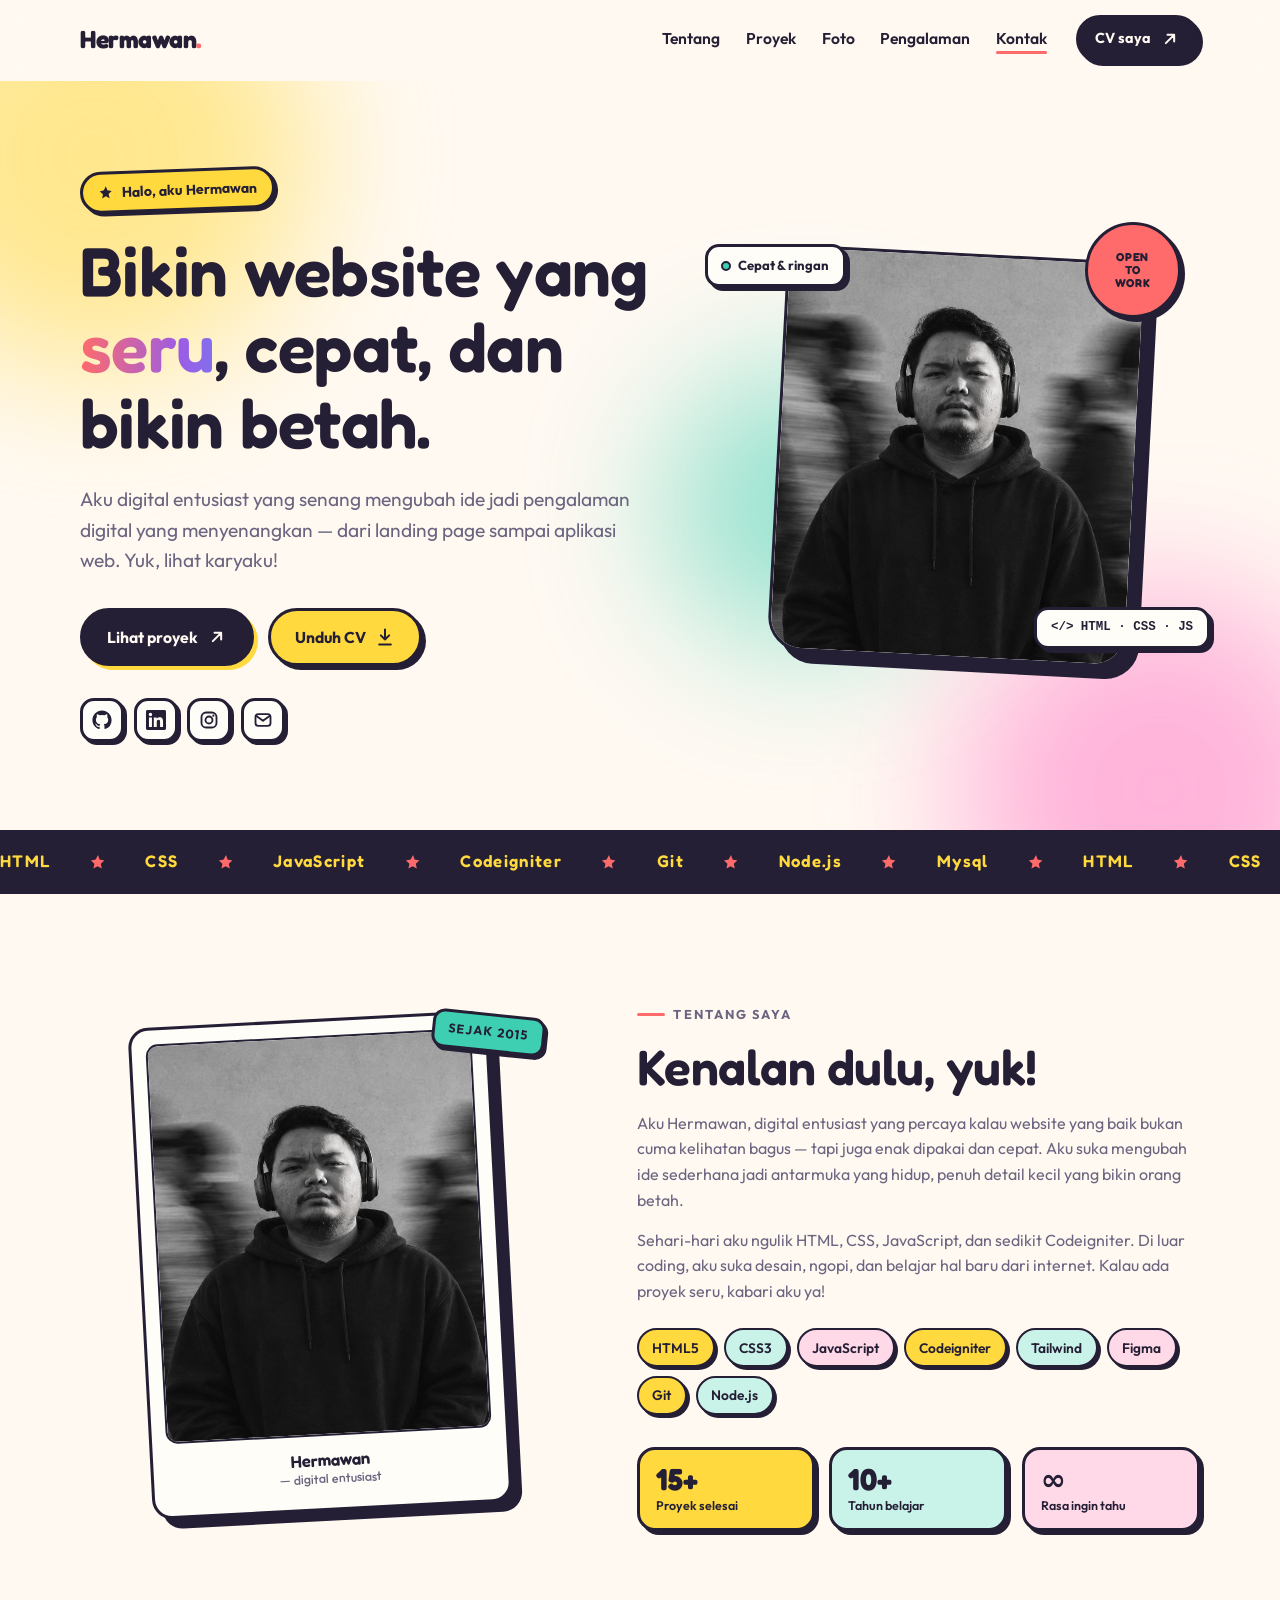
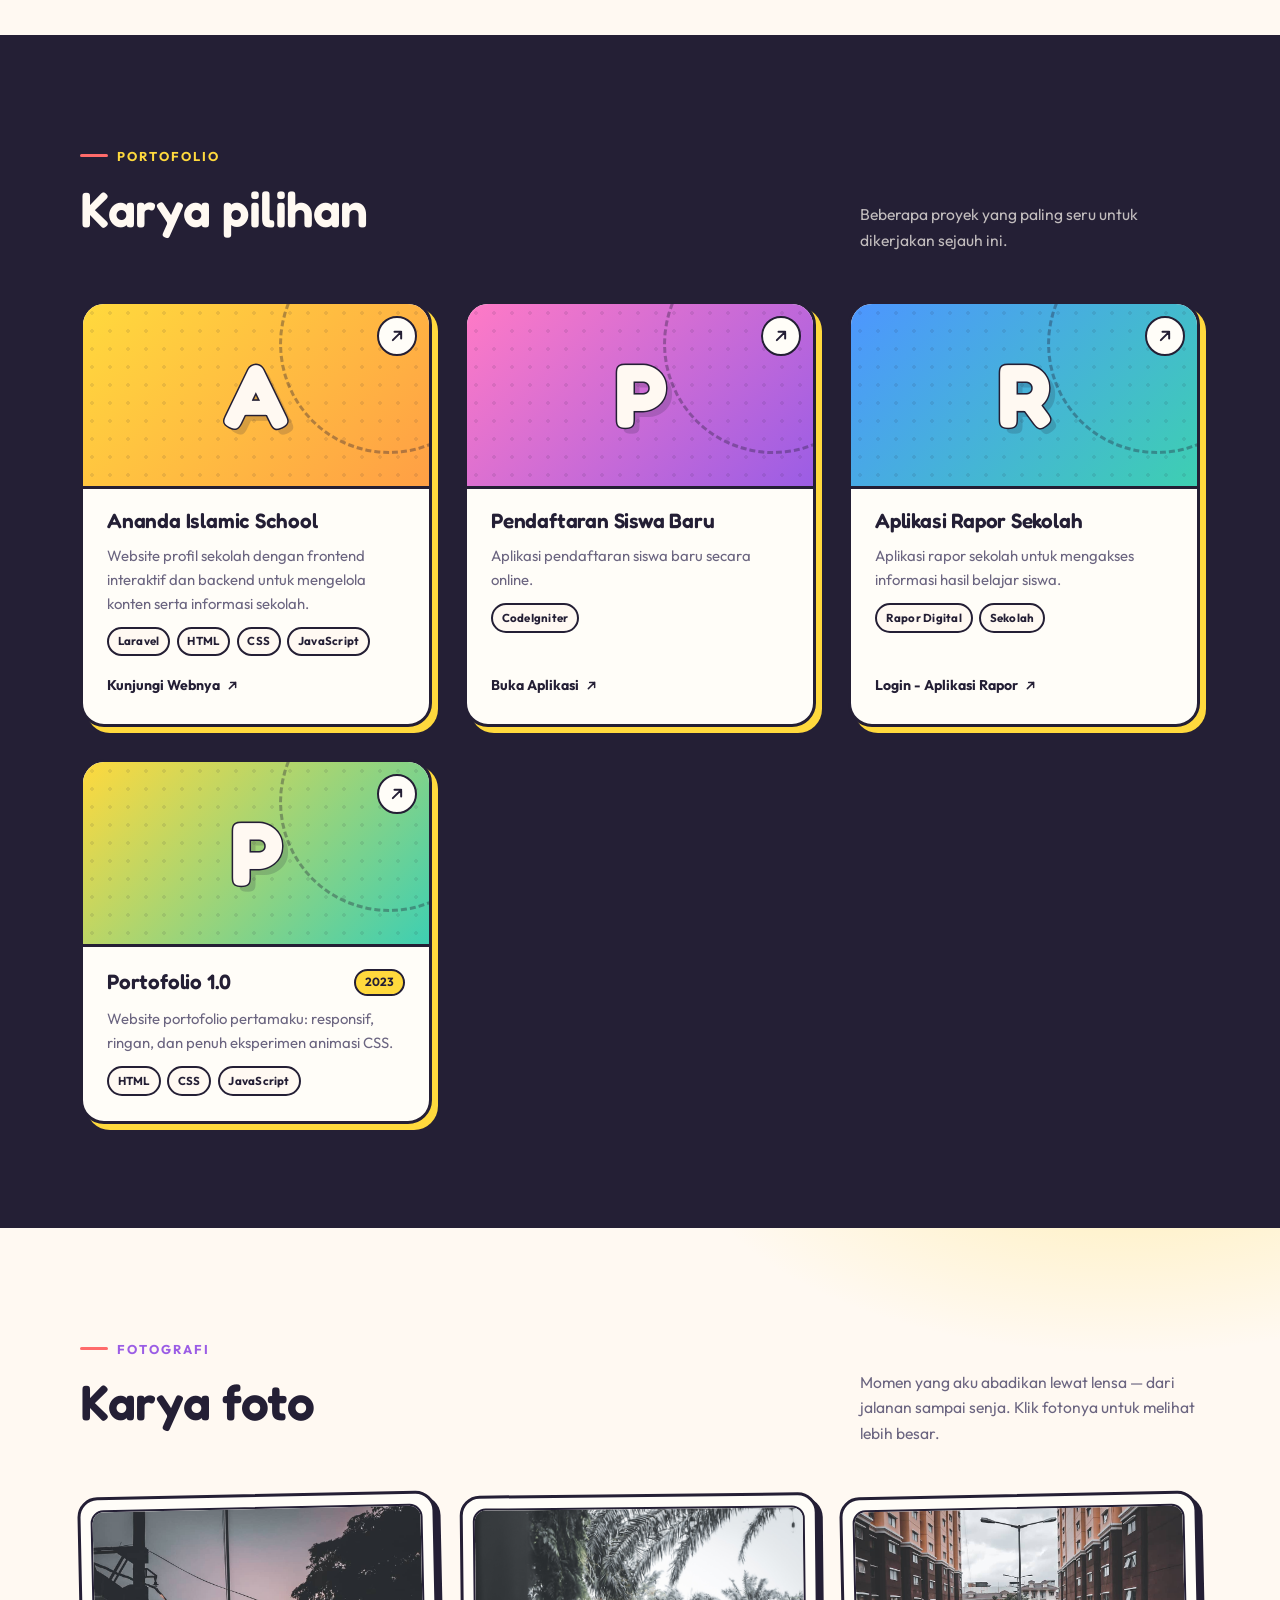
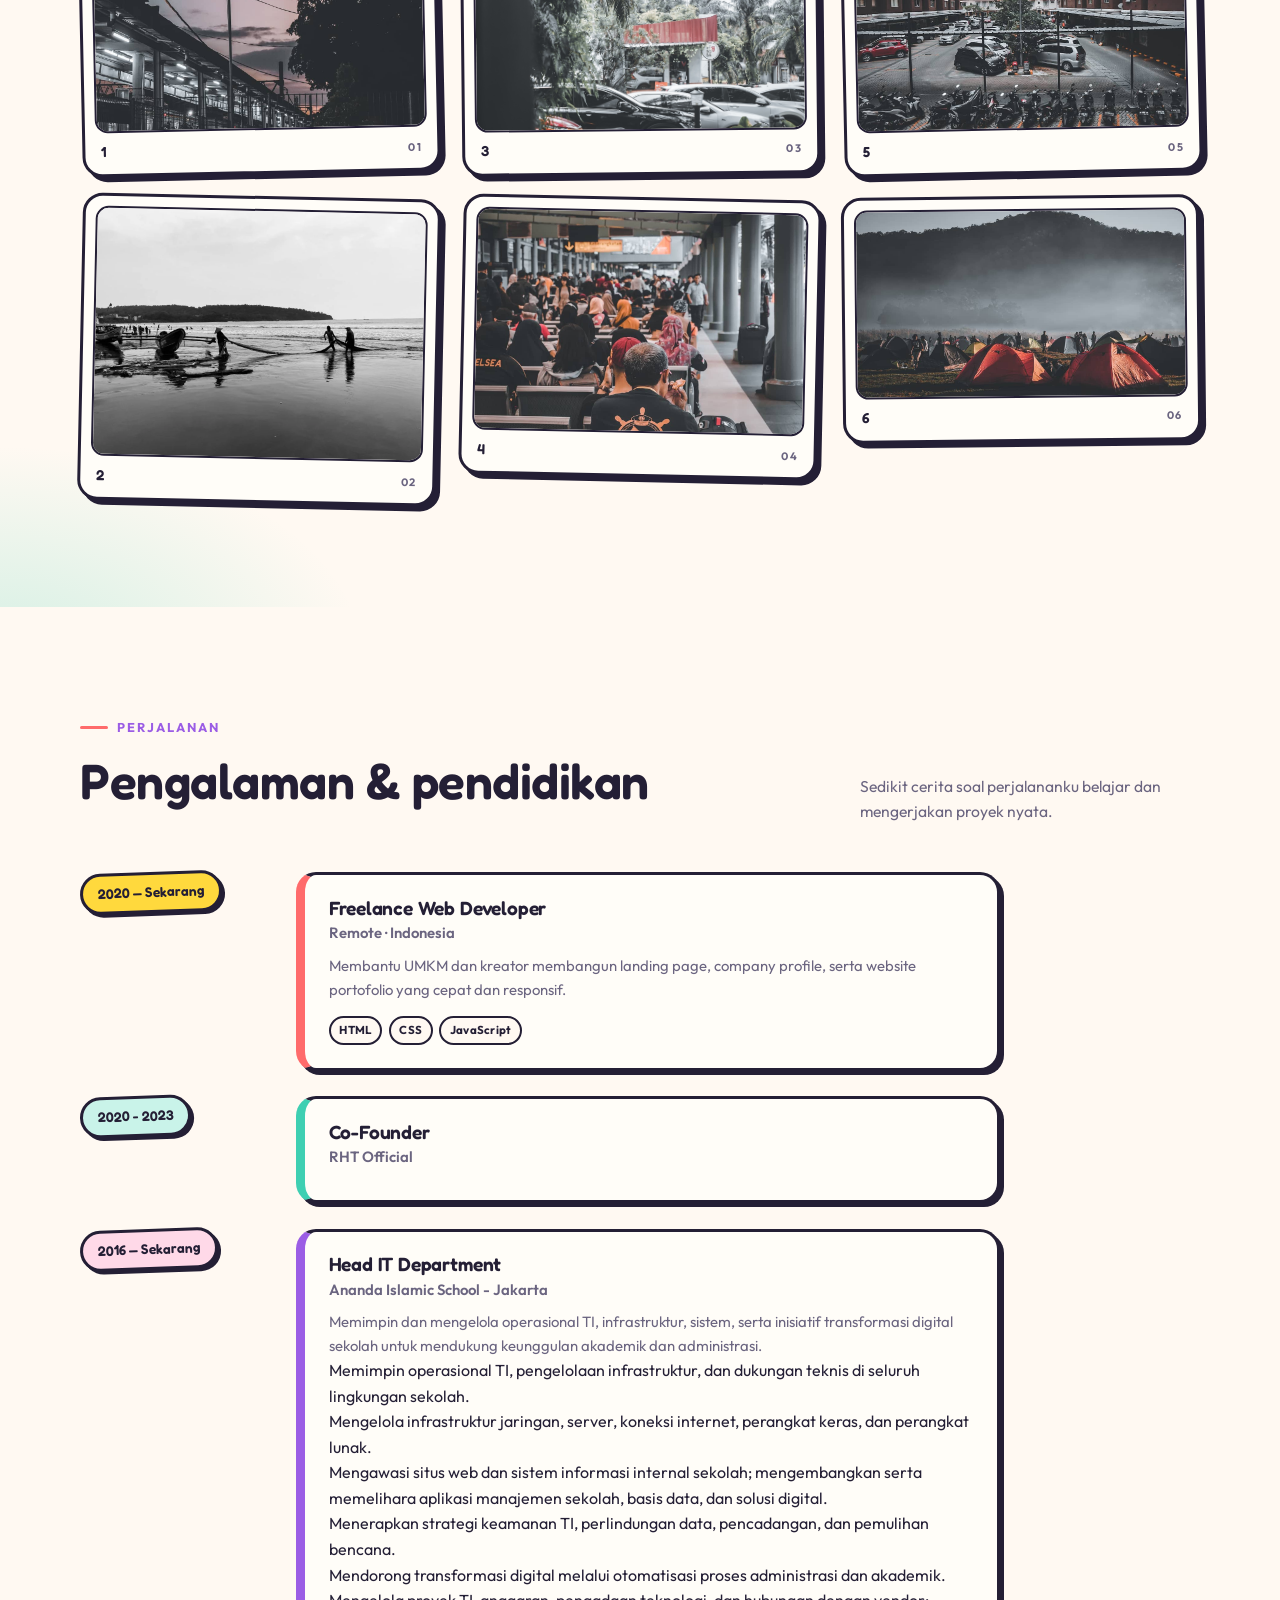
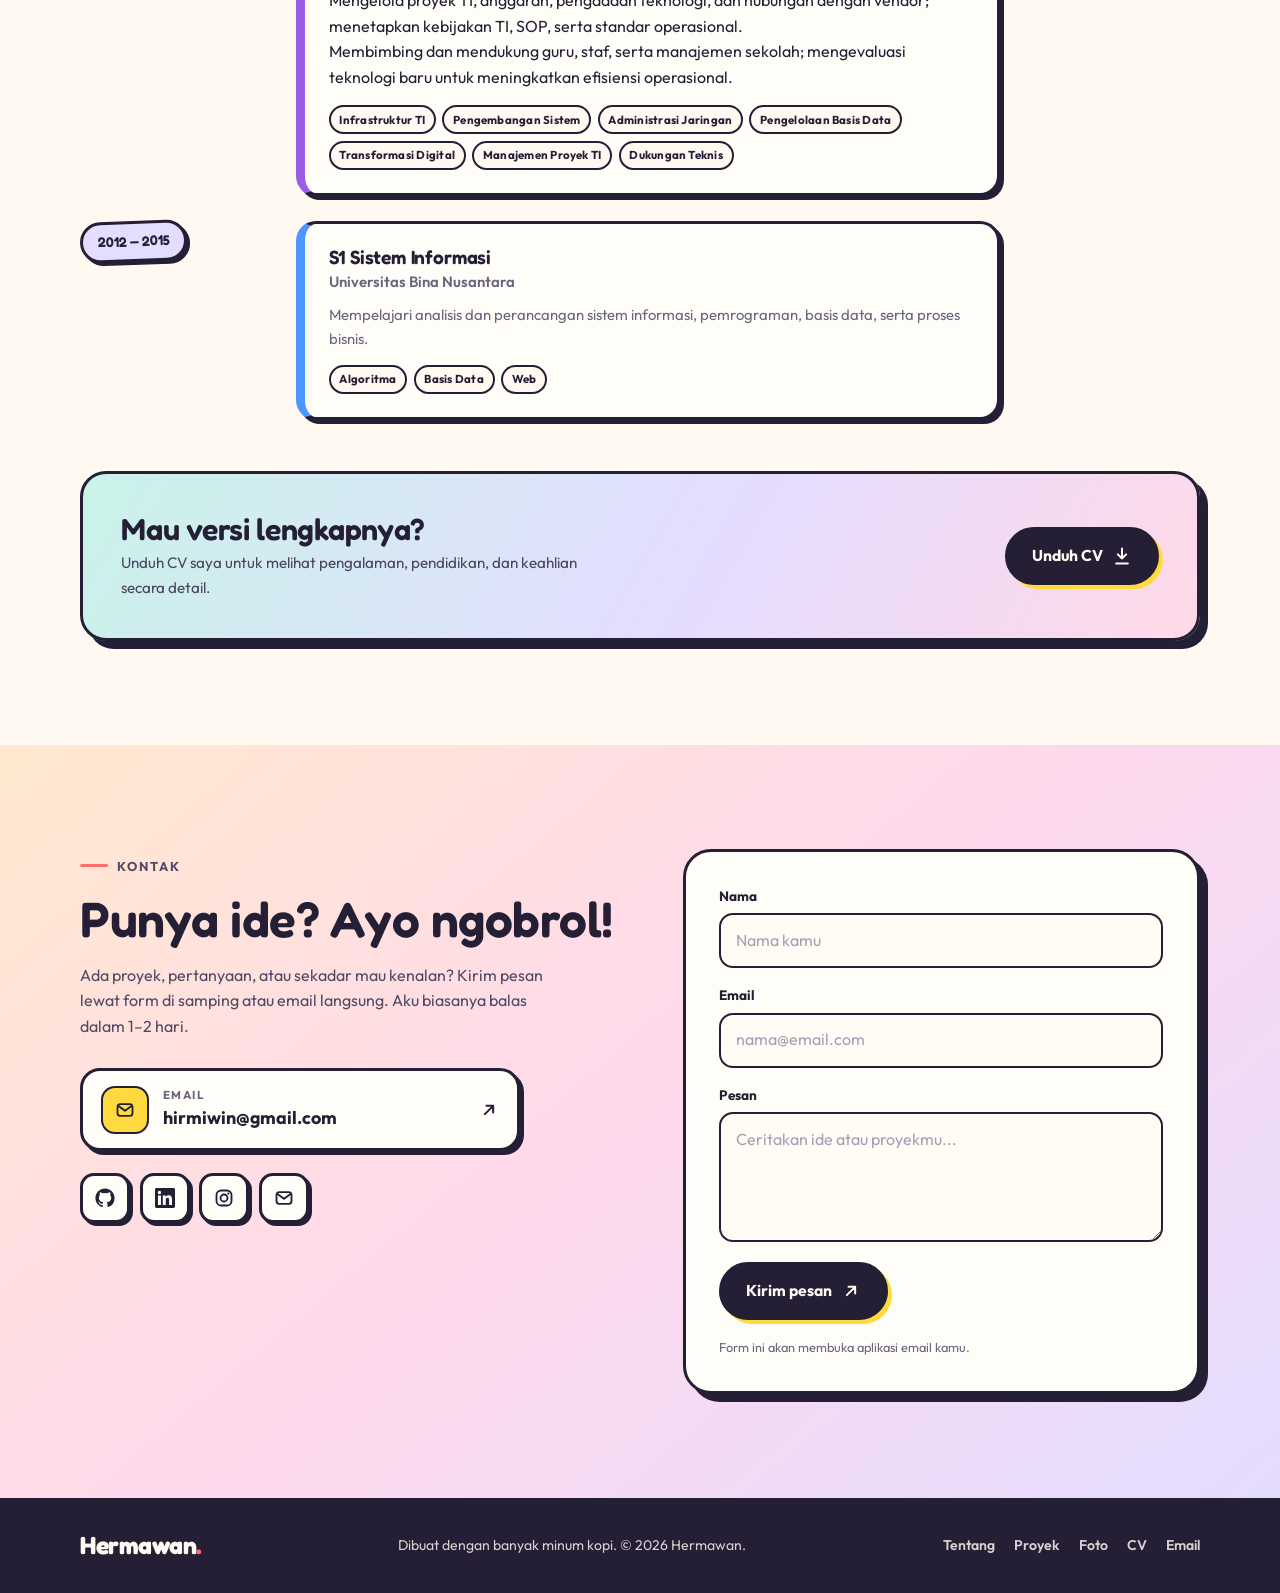
==== index.html @ e6814d46 "feat: add initial portfolio website structure and functionality - Created index.html with a complete" ====
<!DOCTYPE html>
<html lang="id">
<head>
  <meta charset="UTF-8">
  <meta name="viewport" content="width=device-width, initial-scale=1">
  <title>Hermawan — Digital Entusiast</title>
  <meta name="description" content="Portofolio Hermawan, digital entusiast yang suka membuat website cepat, ramah pengguna, dan menyenangkan.">
  <meta name="theme-color" content="#FFF9F2">
  <link rel="icon" href="data:image/svg+xml,%3Csvg%20xmlns='http://www.w3.org/2000/svg'%20viewBox='0%200%20100%20100'%3E%3Crect%20width='100'%20height='100'%20rx='26'%20fill='%23FF6B6B'/%3E%3Ctext%20x='50'%20y='71'%20font-family='Arial'%20font-size='58'%20font-weight='bold'%20text-anchor='middle'%20fill='%23241F35'%3EH%3C/text%3E%3C/svg%3E">
  <link rel="preconnect" href="https://fonts.googleapis.com">
  <link rel="preconnect" href="https://fonts.gstatic.com" crossorigin>
  <link href="https://fonts.googleapis.com/css2?family=Fredoka:wght@400;500;600;700&amp;family=Outfit:wght@300;400;500;600;700&amp;display=swap" rel="stylesheet">
  <link rel="stylesheet" href="css/style.css">
</head>
<body>

  <!-- ICON SPRITE -->
  <svg aria-hidden="true" focusable="false" style="position:absolute;width:0;height:0;overflow:hidden">
    <symbol id="i-arrow" viewBox="0 0 24 24"><path d="M7 17 17 7M9 7h8v8" fill="none" stroke="currentColor" stroke-width="2.4" stroke-linecap="round" stroke-linejoin="round"/></symbol>
    <symbol id="i-arrow-up" viewBox="0 0 24 24"><path d="M12 19V5m0 0-6 6m6-6 6 6" fill="none" stroke="currentColor" stroke-width="2.4" stroke-linecap="round" stroke-linejoin="round"/></symbol>
    <symbol id="i-download" viewBox="0 0 24 24"><path d="M12 3v12m0 0 5-5m-5 5-5-5M5 21h14" fill="none" stroke="currentColor" stroke-width="2.4" stroke-linecap="round" stroke-linejoin="round"/></symbol>
    <symbol id="i-mail" viewBox="0 0 24 24"><rect x="3" y="5" width="18" height="14" rx="3.5" fill="none" stroke="currentColor" stroke-width="2.2"/><path d="m4.5 7.5 7.5 5.5 7.5-5.5" fill="none" stroke="currentColor" stroke-width="2.2" stroke-linecap="round" stroke-linejoin="round"/></symbol>
    <symbol id="i-github" viewBox="0 0 24 24"><path fill="currentColor" d="M12 .5C5.65.5.5 5.65.5 12c0 5.08 3.29 9.39 7.86 10.91.58.11.79-.25.79-.55v-2.17c-3.2.7-3.87-1.36-3.87-1.36-.52-1.33-1.28-1.69-1.28-1.69-1.05-.72.08-.7.08-.7 1.16.08 1.77 1.19 1.77 1.19 1.03 1.77 2.7 1.26 3.36.96.1-.75.4-1.26.73-1.55-2.55-.29-5.24-1.28-5.24-5.69 0-1.26.45-2.29 1.19-3.1-.12-.29-.52-1.46.11-3.05 0 0 .97-.31 3.18 1.18a11.1 11.1 0 0 1 5.79 0c2.2-1.49 3.17-1.18 3.17-1.18.63 1.59.23 2.76.11 3.05.74.81 1.19 1.84 1.19 3.1 0 4.42-2.7 5.39-5.26 5.67.41.36.78 1.06.78 2.14v3.17c0 .31.21.67.8.55A11.51 11.51 0 0 0 23.5 12C23.5 5.65 18.35.5 12 .5Z"/></symbol>
    <symbol id="i-linkedin" viewBox="0 0 24 24"><path fill="currentColor" d="M20.45 20.45h-3.56v-5.57c0-1.33-.02-3.04-1.85-3.04-1.85 0-2.13 1.45-2.13 2.94v5.67H9.35V9h3.42v1.56h.05c.48-.9 1.64-1.85 3.37-1.85 3.6 0 4.27 2.37 4.27 5.46v6.28ZM5.34 7.43a2.06 2.06 0 1 1 0-4.13 2.06 2.06 0 0 1 0 4.13ZM7.12 20.45H3.56V9h3.56v11.45ZM22.22 0H1.77C.79 0 0 .77 0 1.73v20.54C0 23.23.79 24 1.77 24h20.45c.98 0 1.78-.77 1.78-1.73V1.73C24 .77 23.2 0 22.22 0Z"/></symbol>
    <symbol id="i-instagram" viewBox="0 0 24 24"><rect x="3" y="3" width="18" height="18" rx="5.5" fill="none" stroke="currentColor" stroke-width="2.2"/><circle cx="12" cy="12" r="4.2" fill="none" stroke="currentColor" stroke-width="2.2"/><circle cx="17.2" cy="6.8" r="1.3" fill="currentColor"/></symbol>
    <symbol id="i-spark" viewBox="0 0 24 24"><path fill="currentColor" d="M12 2.5l2.1 6.1 6.4 1.4-4.8 4.4 1.4 6.4-5.6-3.2-5.6 3.2 1.4-6.4L2.5 10l6.4-1.4L12 2.5Z"/></symbol>
    <symbol id="i-chevron-left" viewBox="0 0 24 24"><path d="M15 5 8 12l7 7" fill="none" stroke="currentColor" stroke-width="2.6" stroke-linecap="round" stroke-linejoin="round"/></symbol>
    <symbol id="i-chevron-right" viewBox="0 0 24 24"><path d="M9 5l7 7-7 7" fill="none" stroke="currentColor" stroke-width="2.6" stroke-linecap="round" stroke-linejoin="round"/></symbol>
    <symbol id="i-close" viewBox="0 0 24 24"><path d="M6 6l12 12M18 6 6 18" fill="none" stroke="currentColor" stroke-width="2.6" stroke-linecap="round"/></symbol>
    <symbol id="i-camera" viewBox="0 0 24 24"><path d="M4 8.5A2.5 2.5 0 0 1 6.5 6h1.2l1.1-1.7c.3-.5.8-.8 1.4-.8h3.6c.6 0 1.1.3 1.4.8L16.3 6h1.2A2.5 2.5 0 0 1 20 8.5v8A2.5 2.5 0 0 1 17.5 19h-11A2.5 2.5 0 0 1 4 16.5v-8Z" fill="none" stroke="currentColor" stroke-width="2.2" stroke-linejoin="round"/><circle cx="12" cy="12.5" r="3.4" fill="none" stroke="currentColor" stroke-width="2.2"/></symbol>
  </svg>

  <!-- NAVBAR -->
  <header class="nav" id="siteNav">
    <div class="container nav__inner">
      <a class="logo" href="index.html">Hermawan<span>.</span></a>

      <nav class="nav__menu" id="navMenu" aria-label="Navigasi utama">
        <ul>
          <li><a class="nav__link" href="#about">Tentang</a></li>
          <li><a class="nav__link" href="#projects">Proyek</a></li>
          <li><a class="nav__link" href="#photos">Foto</a></li>
          <li><a class="nav__link" href="#experience">Pengalaman</a></li>
          <li><a class="nav__link" href="#contact">Kontak</a></li>
        </ul>
        <a class="btn btn--primary btn--sm nav__cta" href="cv.html">
          CV saya
          <svg class="icon" aria-hidden="true"><use href="#i-arrow"/></svg>
        </a>
      </nav>

      <button class="nav__toggle" id="navToggle" type="button" aria-label="Buka menu" aria-expanded="false" aria-controls="navMenu">
        <span></span><span></span><span></span>
      </button>
    </div>
  </header>

  <main>
    <!-- HERO -->
    <section class="hero" id="home">
      <div class="hero__blob hero__blob--a" aria-hidden="true"></div>
      <div class="hero__blob hero__blob--b" aria-hidden="true"></div>
      <div class="hero__blob hero__blob--c" aria-hidden="true"></div>

      <div class="container hero__grid">
        <div class="hero__content">
          <p class="eyebrow">
            <svg class="icon icon--sm" aria-hidden="true"><use href="#i-spark"/></svg>
            Halo, aku Hermawan
          </p>

          <h1 class="hero__title">
            Bikin website yang <span class="grad">seru</span>, cepat, dan bikin betah.
          </h1>

          <p class="lead">
            Aku digital entusiast yang senang mengubah ide jadi pengalaman digital yang
            menyenangkan — dari landing page sampai aplikasi web. Yuk, lihat karyaku!
          </p>

          <div class="hero__actions">
            <a class="btn btn--primary" href="#projects">
              Lihat proyek
              <svg class="icon" aria-hidden="true"><use href="#i-arrow"/></svg>
            </a>
            <!-- Letakkan file CV kamu di assets/CV.pdf (nama harus sama) -->
            <a class="btn btn--light" href="assets/CV.pdf" download>
              Unduh CV
              <svg class="icon" aria-hidden="true"><use href="#i-download"/></svg>
            </a>
          </div>

          <ul class="socials" aria-label="Media sosial">
            <li><a class="social" href="https://github.com/hirmiwin" aria-label="GitHub"><svg class="icon" aria-hidden="true"><use href="#i-github"/></svg></a></li>
            <li><a class="social" href="https://www.linkedin.com/in/hermawan-hermawan-b03a8195/" aria-label="LinkedIn"><svg class="icon" aria-hidden="true"><use href="#i-linkedin"/></svg></a></li>
            <li><a class="social" href="https://www.instagram.com/heywan_/" aria-label="Instagram"><svg class="icon" aria-hidden="true"><use href="#i-instagram"/></svg></a></li>
            <li><a class="social" href="mailto:hirmiwin@gmail.com" aria-label="Email"><svg class="icon" aria-hidden="true"><use href="#i-mail"/></svg></a></li>
          </ul>
        </div>

        <div class="hero__visual">
          <div class="avatar-card">
            <img src="assets/img/hermawan.jpg" alt="Ilustrasi karakter Hirmi" width="400" height="400">
          </div>
          <div class="float-card float-card--skill"><span class="dot"></span> Cepat &amp; ringan</div>
          <div class="float-card float-card--code">&lt;/&gt; HTML · CSS · JS</div>
          <div class="badge-open">OPEN<br>TO<br>WORK</div>
        </div>
      </div>
    </section>

    <!-- MARQUEE -->
    <div class="marquee" aria-hidden="true">
      <div class="marquee__track">
        <div class="marquee__group">
          <span class="marquee__item">HTML</span><svg class="icon"><use href="#i-spark"/></svg>
          <span class="marquee__item">CSS</span><svg class="icon"><use href="#i-spark"/></svg>
          <span class="marquee__item">JavaScript</span><svg class="icon"><use href="#i-spark"/></svg>
          <span class="marquee__item">Codeigniter</span><svg class="icon"><use href="#i-spark"/></svg>
          <span class="marquee__item">Git</span><svg class="icon"><use href="#i-spark"/></svg>
          <span class="marquee__item">Node.js</span><svg class="icon"><use href="#i-spark"/></svg>
          <span class="marquee__item">Mysql</span><svg class="icon"><use href="#i-spark"/></svg>
        </div>
        <div class="marquee__group">
          <span class="marquee__item">HTML</span><svg class="icon"><use href="#i-spark"/></svg>
          <span class="marquee__item">CSS</span><svg class="icon"><use href="#i-spark"/></svg>
          <span class="marquee__item">JavaScript</span><svg class="icon"><use href="#i-spark"/></svg>
          <span class="marquee__item">Codeigniter</span><svg class="icon"><use href="#i-spark"/></svg>
          <span class="marquee__item">Git</span><svg class="icon"><use href="#i-spark"/></svg>
          <span class="marquee__item">Node.js</span><svg class="icon"><use href="#i-spark"/></svg>
          <span class="marquee__item">Mysql</span><svg class="icon"><use href="#i-spark"/></svg>
        </div>
      </div>
    </div>
    <!-- ABOUT -->
    <section class="section" id="about">
      <div class="container about__grid">
        <div class="about__visual reveal">
          <div class="polaroid">
            <img src="assets/img/hermawann.jpg" alt="Foto ilustrasi Hermawan" width="400" height="400">
            <p class="polaroid__caption">Hermawan <span>— digital entusiast</span></p>
          </div>
          <div class="about__sticker">SEJAK 2015</div>
        </div>

        <div class="about__content">
          <p class="kicker">Tentang saya</p>
          <h2 class="section__title">Kenalan dulu, yuk!</h2>
          <p>
            Aku Hermawan, digital entusiast yang percaya kalau website yang baik bukan cuma
            kelihatan bagus — tapi juga enak dipakai dan cepat. Aku suka mengubah ide
            sederhana jadi antarmuka yang hidup, penuh detail kecil yang bikin orang betah.
          </p>
          <p>
            Sehari-hari aku ngulik HTML, CSS, JavaScript, dan sedikit Codeigniter. Di luar coding,
            aku suka desain, ngopi, dan belajar hal baru dari internet. Kalau ada proyek seru,
            kabari aku ya!
          </p>

          <ul class="skills" aria-label="Keahlian">
            <li>HTML5</li>
            <li>CSS3</li>
            <li>JavaScript</li>
            <li>Codeigniter</li>
            <li>Tailwind</li>
            <li>Figma</li>
            <li>Git</li>
            <li>Node.js</li>
          </ul>

          <div class="stats">
            <div class="stat stat--yellow"><strong>15+</strong><span>Proyek selesai</span></div>
            <div class="stat stat--teal"><strong>10+</strong><span>Tahun belajar</span></div>
            <div class="stat stat--pink"><strong>&infin;</strong><span>Rasa ingin tahu</span></div>
          </div>
        </div>
      </div>
    </section>

    <!-- PROJECTS -->
    <section class="section section--ink" id="projects">
      <div class="container">
        <div class="section__head">
          <div>
            <p class="kicker kicker--light">Portofolio</p>
            <h2 class="section__title section__title--light">Karya pilihan</h2>
          </div>
          <p class="section__note">
            Beberapa proyek yang paling seru untuk dikerjakan sejauh ini.
          </p>
        </div>

        <div class="projects">

          <article class="project reveal" style="--d:.05s">
            <a class="project__thumb" href="https://anandaislamicschool.com/" style="--g1:#FFD93D;--g2:#FF9F45" aria-label="Buka proyek Ananda Islamic School">
              <span class="project__letter" aria-hidden="true">A</span>
              <span class="project__open"><svg class="icon" aria-hidden="true"><use href="#i-arrow"/></svg></span>
            </a>
            <div class="project__body">
              <div class="project__top"><h3>Ananda Islamic School</h3></div>
              <p>Website profil sekolah dengan frontend interaktif dan backend untuk mengelola konten serta informasi sekolah.</p>
              <ul class="tags"><li>Laravel</li><li>HTML</li><li>CSS</li><li>JavaScript</li></ul>
              <div class="project__links">
                <a href="https://anandaislamicschool.com/">Kunjungi Webnya <svg class="icon" aria-hidden="true"><use href="#i-arrow"/></svg></a>
                <!-- <a href="#">Kode <svg class="icon" aria-hidden="true"><use href="#i-arrow"/></svg></a> -->
              </div>
            </div>
          </article>

          <article class="project reveal" style="--d:.4s">
            <a class="project__thumb" href="http://103.14.111.110/pendaftaran/" style="--g1:#FF7AC6;--g2:#9B5DE5" aria-label="Buka proyek Pendaftaran Siswa Baru">
              <span class="project__letter" aria-hidden="true">P</span>
              <span class="project__open"><svg class="icon" aria-hidden="true"><use href="#i-arrow"/></svg></span>
            </a>
            <div class="project__body">
              <div class="project__top"><h3>Pendaftaran Siswa Baru</h3></div>
              <p>Aplikasi pendaftaran siswa baru secara online.</p>
              <ul class="tags"><li>CodeIgniter</li></ul>
              <div class="project__links">
                <a href="http://103.14.111.110/pendaftaran/">Buka Aplikasi <svg class="icon" aria-hidden="true"><use href="#i-arrow"/></svg></a>
              </div>
            </div>
          </article>
          <article class="project reveal" style="--d:.3s">
            <a class="project__thumb" href="http://103.14.111.110/rapor/" style="--g1:#4D96FF;--g2:#3ECFB2" aria-label="Buka proyek Aplikasi Rapor Sekolah">
              <span class="project__letter" aria-hidden="true">R</span>
              <span class="project__open"><svg class="icon" aria-hidden="true"><use href="#i-arrow"/></svg></span>
            </a>
            <div class="project__body">
              <div class="project__top"><h3>Aplikasi Rapor Sekolah</h3></div>
              <p>Aplikasi rapor sekolah untuk mengakses informasi hasil belajar siswa.</p>
              <ul class="tags"><li>Rapor Digital</li><li>Sekolah</li></ul>
              <div class="project__links">
                <a href="http://103.14.111.110/rapor/">Login - Aplikasi Rapor <svg class="icon" aria-hidden="true"><use href="#i-arrow"/></svg></a>
              </div>
            </div>
          </article>
          <article class="project reveal" style="--d:.35s">
            <a class="project__thumb" href="#" style="--g1:#FFD93D;--g2:#3ECFB2" aria-label="Buka proyek Portofolio 1.0">
              <span class="project__letter" aria-hidden="true">P</span>
              <span class="project__open"><svg class="icon" aria-hidden="true"><use href="#i-arrow"/></svg></span>
            </a>
            <div class="project__body">
              <div class="project__top"><h3>Portofolio 1.0</h3><span class="project__year">2023</span></div>
              <p>Website portofolio pertamaku: responsif, ringan, dan penuh eksperimen animasi CSS.</p>
              <ul class="tags"><li>HTML</li><li>CSS</li><li>JavaScript</li></ul>
              <!-- <div class="project__links">
                <a href="#">Demo <svg class="icon" aria-hidden="true"><use href="#i-arrow"/></svg></a>
                <a href="#">Kode <svg class="icon" aria-hidden="true"><use href="#i-arrow"/></svg></a>
              </div> -->
            </div>
          </article>
        </div>
      </div>
    </section>

    <!-- PHOTOS
         Cara menambah foto:
         1. Taruh file foto di assets/img/photos/ (contoh: foto-1.jpg, foto-2.jpg, ...)
         2. Daftarkan nama filenya di assets/img/photos/manifest.json
         3. Galeri di bawah akan terisi otomatis.
    -->
    <section class="section section--photos" id="photos">
      <div class="container">
        <div class="section__head">
          <div>
            <p class="kicker">Fotografi</p>
            <h2 class="section__title">Karya foto</h2>
          </div>
          <p class="section__note">
            Momen yang aku abadikan lewat lensa — dari jalanan sampai senja.
            Klik fotonya untuk melihat lebih besar.
          </p>
        </div>

        <div class="photo-grid" id="photoGrid" aria-live="polite">
          <!-- Diisi otomatis oleh js/main.js dari assets/img/photos/manifest.json -->
        </div>

        <div class="photo-empty" id="photoEmpty" hidden>
          <span class="photo-empty__icon"><svg class="icon" aria-hidden="true"><use href="#i-camera"/></svg></span>
          <h3>Galeri foto segera hadir</h3>
          <p>
            Taruh fotomu di <code>assets/img/photos/</code> dengan nama
            <code>foto-1.jpg</code>, <code>foto-2.jpg</code>, dan seterusnya,
            lalu daftarkan di <code>manifest.json</code>.
          </p>
        </div>
      </div>
    </section>

    <!-- EXPERIENCE -->
    <section class="section" id="experience">
      <div class="container">
        <div class="section__head">
          <div>
            <p class="kicker">Perjalanan</p>
            <h2 class="section__title">Pengalaman &amp; pendidikan</h2>
          </div>
          <p class="section__note">
            Sedikit cerita soal perjalananku belajar dan mengerjakan proyek nyata.
          </p>
        </div>

        <div class="timeline">
          <article class="timeline__item reveal">
            <span class="timeline__year">2020 — Sekarang</span>
            <div class="timeline__card">
              <h3>Freelance Web Developer</h3>
              <p class="timeline__place">Remote · Indonesia</p>
              <p>Membantu UMKM dan kreator membangun landing page, company profile, serta website portofolio yang cepat dan responsif.</p>
              <ul class="tags"><li>HTML</li><li>CSS</li><li>JavaScript</li></ul>
            </div>
          </article>

          <article class="timeline__item reveal">
            <span class="timeline__year">2020 - 2023</span>
            <div class="timeline__card">
              <h3>Co-Founder</h3>
              <p class="timeline__place">RHT Official</p>
              <!-- <p>Mengembangkan antarmuka website klien bersama tim desain, mulai dari wireframe sampai rilis.</p> -->
              <!-- <ul class="tags"><li>React</li><li>Tailwind</li><li>Git</li></ul> -->
            </div>
          </article>

          <article class="timeline__item reveal">
            <span class="timeline__year">2016 — Sekarang</span>
            <div class="timeline__card">
              <h3>Head IT Department</h3>
              <p class="timeline__place">Ananda Islamic School - Jakarta</p>
              <p>Memimpin dan mengelola operasional TI, infrastruktur, sistem, serta inisiatif transformasi digital sekolah untuk mendukung keunggulan akademik dan administrasi.</p>
              <ul>
                <li>Memimpin operasional TI, pengelolaan infrastruktur, dan dukungan teknis di seluruh lingkungan sekolah.</li>
                <li>Mengelola infrastruktur jaringan, server, koneksi internet, perangkat keras, dan perangkat lunak.</li>
                <li>Mengawasi situs web dan sistem informasi internal sekolah; mengembangkan serta memelihara aplikasi manajemen sekolah, basis data, dan solusi digital.</li>
                <li>Menerapkan strategi keamanan TI, perlindungan data, pencadangan, dan pemulihan bencana.</li>
                <li>Mendorong transformasi digital melalui otomatisasi proses administrasi dan akademik.</li>
                <li>Mengelola proyek TI, anggaran, pengadaan teknologi, dan hubungan dengan vendor; menetapkan kebijakan TI, SOP, serta standar operasional.</li>
                <li>Membimbing dan mendukung guru, staf, serta manajemen sekolah; mengevaluasi teknologi baru untuk meningkatkan efisiensi operasional.</li>
              </ul>
              <ul class="tags"><li>Infrastruktur TI</li><li>Pengembangan Sistem</li><li>Administrasi Jaringan</li><li>Pengelolaan Basis Data</li><li>Transformasi Digital</li><li>Manajemen Proyek TI</li><li>Dukungan Teknis</li></ul>
            </div>
          </article>
          

          <!-- <article class="timeline__item reveal">
            <span class="timeline__year">2016</span>
            <div class="timeline__card">
              <h3>IT Management Support</h3>
              <p class="timeline__place">Green View Citayam</p>
              <p>Mengembangkan antarmuka website klien bersama tim desain, mulai dari wireframe sampai rilis.</p>
              <ul class="tags"><li>React</li><li>Tailwind</li><li>Git</li></ul>
            </div>
          </article> -->

          <!-- <article class="timeline__item reveal">
            <span class="timeline__year">2016</span>
            <div class="timeline__card">
              <h3>Market Place Management Specialist</h3>
              <p class="timeline__place">PT Sejuk Elektronik</p>
              <p>Mengembangkan antarmuka website klien bersama tim desain, mulai dari wireframe sampai rilis.</p>
              <ul class="tags"><li>React</li><li>Tailwind</li><li>Git</li></ul>
            </div>
          </article> -->

          <article class="timeline__item reveal">
            <span class="timeline__year">2012 — 2015</span>
            <div class="timeline__card">
              <h3>S1 Sistem Informasi</h3>
              <p class="timeline__place">Universitas Bina Nusantara</p>
              <p>Mempelajari analisis dan perancangan sistem informasi, pemrograman, basis data, serta proses bisnis.</p>
              <ul class="tags"><li>Algoritma</li><li>Basis Data</li><li>Web</li></ul>
            </div>
          </article>

          <!-- <article class="timeline__item reveal">
            <span class="timeline__year">2020 — 2021</span>
            <div class="timeline__card">
              <h3>Belajar Web Secara Otodidak</h3>
              <p class="timeline__place">Kursus online &amp; dokumentasi</p>
              <p>Mulai dari nol lewat HTML, CSS, dan JavaScript. Banyak eksperimen kecil yang jadi fondasi sampai sekarang.</p>
              <ul class="tags"><li>HTML</li><li>CSS</li><li>JavaScript</li></ul>
            </div>
          </article> -->
        </div>

        <div class="cta-banner reveal">
          <div>
            <h3>Mau versi lengkapnya?</h3>
            <p>Unduh CV saya untuk melihat pengalaman, pendidikan, dan keahlian secara detail.</p>
          </div>
          <a class="btn btn--primary" href="assets/CV.pdf" download>
            Unduh CV
            <svg class="icon" aria-hidden="true"><use href="#i-download"/></svg>
          </a>
        </div>
      </div>
    </section>

    <!-- CONTACT -->
    <section class="section section--contact" id="contact">
      <div class="container contact__grid">
        <div class="contact__intro reveal">
          <p class="kicker">Kontak</p>
          <h2 class="section__title">Punya ide? Ayo ngobrol!</h2>
          <p>
            Ada proyek, pertanyaan, atau sekadar mau kenalan? Kirim pesan lewat form di samping
            atau email langsung. Aku biasanya balas dalam 1–2 hari.
          </p>

          <a class="mail-card" href="mailto:hirmiwin@gmail.com" aria-label="Kirim email ke hirmiwin@gmail.com">
            <span class="mail-card__icon"><svg class="icon" aria-hidden="true"><use href="#i-mail"/></svg></span>
            <span>
              <small>Email</small>
              <strong>hirmiwin@gmail.com</strong>
            </span>
            <svg class="icon" aria-hidden="true"><use href="#i-arrow"/></svg>
          </a>

          <ul class="socials socials--big" aria-label="Media sosial">
            <li><a class="social" href="https://github.com/hirmiwin" aria-label="GitHub"><svg class="icon" aria-hidden="true"><use href="#i-github"/></svg></a></li>
            <li><a class="social" href="https://www.linkedin.com/in/hermawan-hermawan-b03a8195/" aria-label="LinkedIn"><svg class="icon" aria-hidden="true"><use href="#i-linkedin"/></svg></a></li>
            <li><a class="social" href="https://www.instagram.com/heywan_/" aria-label="Instagram"><svg class="icon" aria-hidden="true"><use href="#i-instagram"/></svg></a></li>
            <li><a class="social" href="mailto:hirmiwin@gmail.com" aria-label="Email"><svg class="icon" aria-hidden="true"><use href="#i-mail"/></svg></a></li>
          </ul>
        </div>

        <form class="contact-form reveal" id="contactForm" novalidate>
          <div class="field">
            <label for="name">Nama</label>
            <input id="name" name="name" type="text" placeholder="Nama kamu" autocomplete="name" required>
          </div>
          <div class="field">
            <label for="email">Email</label>
            <input id="email" name="email" type="email" placeholder="nama@email.com" autocomplete="email" required>
          </div>
          <div class="field">
            <label for="message">Pesan</label>
            <textarea id="message" name="message" placeholder="Ceritakan ide atau proyekmu..." required></textarea>
          </div>
          <button class="btn btn--primary" type="submit">
            Kirim pesan
            <svg class="icon" aria-hidden="true"><use href="#i-arrow"/></svg>
          </button>
          <p class="form-note" id="formNote">Form ini akan membuka aplikasi email kamu.</p>
        </form>
      </div>
    </section>
  </main>
  <!-- FOOTER -->
  <footer class="footer">
    <div class="container footer__inner">
      <a class="logo logo--light" href="index.html">Hermawan<span>.</span></a>
      <p>Dibuat dengan banyak minum kopi. &copy; <span id="year">2026</span> Hermawan.</p>
      <div class="footer__links">
        <a href="#about">Tentang</a>
        <a href="#projects">Proyek</a>
        <a href="#photos">Foto</a>
        <a href="cv.html">CV</a>
        <a href="mailto:hirmiwin@gmail.com" aria-label="Kirim email ke hirmiwin@gmail.com">Email</a>
      </div>
    </div>
  </footer>

  <a class="to-top" id="toTop" href="#home" aria-label="Kembali ke atas">
    <svg class="icon" aria-hidden="true"><use href="#i-arrow-up"/></svg>
  </a>

  <script src="js/main.js"></script>



</body>
</html>
---- css/style.css ----
/* ============================================================
   TOKENS & RESET
   ============================================================ */
*, *::before, *::after {
  box-sizing: border-box;
  margin: 0;
  padding: 0;
}

:root {
  --cream: #FFF9F2;
  --paper: #FFFDF8;
  --ink: #241F35;
  --muted: #6B6580;
  --coral: #FF6B6B;
  --orange: #FF9F45;
  --yellow: #FFD93D;
  --teal: #3ECFB2;
  --teal-light: #C9F3E9;
  --blue: #4D96FF;
  --purple: #9B5DE5;
  --pink: #FF7AC6;
  --pink-light: #FFD9E8;
  --purple-light: #E4DDFF;
  --border: 3px solid var(--ink);
  --shadow: 6px 6px 0 var(--ink);
  --shadow-sm: 4px 4px 0 var(--ink);
  --radius: 24px;
  --font-head: "Fredoka", system-ui, sans-serif;
  --font-body: "Outfit", system-ui, sans-serif;
}

html {
  scroll-behavior: smooth;
  scroll-padding-top: 90px;
}

body {
  font-family: var(--font-body);
  background: var(--cream);
  color: var(--ink);
  line-height: 1.6;
  -webkit-font-smoothing: antialiased;
  overflow-x: hidden;
}

img { max-width: 100%; display: block; }
a { color: inherit; text-decoration: none; }
ul { list-style: none; }
button { font: inherit; color: inherit; cursor: pointer; background: none; border: 0; }

::selection { background: var(--yellow); color: var(--ink); }
:focus-visible { outline: 3px solid var(--purple); outline-offset: 3px; }

.container {
  width: min(1120px, 100% - 3rem);
  margin-inline: auto;
}

.icon { width: 20px; height: 20px; flex: none; }
.icon--sm { width: 16px; height: 16px; }

h1, h2, h3 {
  font-family: var(--font-head);
  font-weight: 600;
  line-height: 1.1;
  letter-spacing: -0.01em;
}

.section {
  padding: clamp(4rem, 9vw, 6.5rem) 0;
  scroll-margin-top: 90px;
}

.kicker {
  display: inline-flex;
  align-items: center;
  gap: 0.55rem;
  font-weight: 700;
  font-size: 0.8rem;
  letter-spacing: 0.16em;
  text-transform: uppercase;
  color: var(--purple);
  margin-bottom: 1rem;
}
.kicker::before {
  content: "";
  width: 28px;
  height: 3px;
  border-radius: 2px;
  background: var(--coral);
}
.kicker--light { color: var(--yellow); }

.section__title { font-size: clamp(2rem, 4.6vw, 3.1rem); margin-bottom: 1rem; }
.section__title--light { color: var(--cream); }

.section__head {
  display: flex;
  align-items: flex-end;
  justify-content: space-between;
  gap: 2rem;
  margin-bottom: 3rem;
  flex-wrap: wrap;
}
.section__note { max-width: 340px; color: var(--muted); font-size: 0.98rem; }
.section--ink .section__note { color: rgba(255, 249, 242, 0.72); }

.lead {
  font-size: clamp(1.05rem, 1.5vw, 1.2rem);
  color: var(--muted);
  max-width: 52ch;
}

/* ============================================================
   BUTTONS
   ============================================================ */
.btn {
  display: inline-flex;
  align-items: center;
  justify-content: center;
  gap: 0.55rem;
  padding: 0.85rem 1.5rem;
  border: var(--border);
  border-radius: 999px;
  background: var(--paper);
  color: var(--ink);
  font-weight: 700;
  font-size: 0.98rem;
  box-shadow: var(--shadow-sm);
  transition: transform 0.18s ease, box-shadow 0.18s ease, background 0.18s ease;
  white-space: nowrap;
}
.btn:hover { transform: translate(-2px, -2px); box-shadow: 6px 6px 0 var(--ink); }
.btn:active { transform: translate(1px, 1px); box-shadow: 2px 2px 0 var(--ink); }
.btn--primary { background: var(--ink); color: var(--cream); box-shadow: 4px 4px 0 var(--yellow); }
.btn--primary:hover { background: #312b48; box-shadow: 6px 6px 0 var(--yellow); }
.btn--light { background: var(--yellow); }
.btn--sm { padding: 0.6rem 1.05rem; font-size: 0.9rem; box-shadow: 3px 3px 0 var(--ink); }

/* ============================================================
   NAVBAR
   ============================================================ */
.nav {
  position: sticky;
  top: 0;
  z-index: 100;
  background: rgba(255, 249, 242, 0.82);
  backdrop-filter: blur(12px);
  -webkit-backdrop-filter: blur(12px);
  border-bottom: 3px solid transparent;
  transition: border-color 0.25s ease, box-shadow 0.25s ease;
}
.nav--scrolled { border-color: var(--ink); box-shadow: 0 5px 0 rgba(36, 31, 53, 0.08); }

.nav__inner {
  display: flex;
  align-items: center;
  justify-content: space-between;
  gap: 1.5rem;
  height: 78px;
}

.logo { font-family: var(--font-head); font-weight: 700; font-size: 1.55rem; letter-spacing: -0.02em; line-height: 1; }
.logo span { color: var(--coral); }
.logo--light { color: var(--cream); }

.nav__menu { display: flex; align-items: center; gap: 1.8rem; }
.nav__menu ul { display: flex; align-items: center; gap: 1.6rem; }

.nav__link {
  font-weight: 600;
  font-size: 0.98rem;
  position: relative;
  padding: 0.2rem 0;
  transition: color 0.2s ease;
}
.nav__link::after {
  content: "";
  position: absolute;
  left: 0;
  right: 100%;
  bottom: -3px;
  height: 3px;
  border-radius: 2px;
  background: var(--coral);
  transition: right 0.22s ease;
}
.nav__link:hover::after, .nav__link.is-active::after { right: 0; }

.nav__toggle {
  display: none;
  flex-direction: column;
  justify-content: center;
  gap: 5px;
  width: 46px;
  height: 46px;
  border: var(--border);
  border-radius: 14px;
  background: var(--paper);
  box-shadow: 3px 3px 0 var(--ink);
  padding: 0 11px;
}
.nav__toggle span {
  display: block;
  height: 3px;
  border-radius: 3px;
  background: var(--ink);
  transition: transform 0.25s ease, opacity 0.2s ease;
}
.nav__toggle.is-active span:nth-child(1) { transform: translateY(8px) rotate(45deg); }
.nav__toggle.is-active span:nth-child(2) { opacity: 0; }
.nav__toggle.is-active span:nth-child(3) { transform: translateY(-8px) rotate(-45deg); }
/* ============================================================
   HERO
   ============================================================ */
.hero { position: relative; overflow: hidden; }

.hero__blob {
  position: absolute;
  border-radius: 50%;
  filter: blur(70px);
  opacity: 0.55;
  pointer-events: none;
  z-index: 0;
}
.hero__blob--a { width: 430px; height: 430px; background: var(--yellow); top: -140px; left: -120px; }
.hero__blob--b { width: 400px; height: 400px; background: var(--pink); bottom: -160px; right: -80px; }
.hero__blob--c { width: 280px; height: 280px; background: var(--teal); top: 38%; left: 52%; }

.hero__grid {
  position: relative;
  z-index: 1;
  display: grid;
  grid-template-columns: 1.08fr 0.92fr;
  gap: clamp(2rem, 5vw, 4rem);
  align-items: center;
  padding-block: clamp(3rem, 7vw, 5.5rem);
}

.eyebrow {
  display: inline-flex;
  align-items: center;
  gap: 0.5rem;
  background: var(--yellow);
  border: var(--border);
  border-radius: 999px;
  padding: 0.42rem 0.95rem;
  font-weight: 700;
  font-size: 0.88rem;
  box-shadow: 3px 3px 0 var(--ink);
  transform: rotate(-2deg);
  margin-bottom: 1.4rem;
}

.hero__title { font-size: clamp(2.5rem, 5.4vw, 4.4rem); margin-bottom: 1.4rem; }

.grad {
  background: linear-gradient(90deg, var(--coral), var(--purple), var(--blue), var(--teal), var(--coral));
  background-size: 300% 100%;
  -webkit-background-clip: text;
  background-clip: text;
  color: transparent;
  animation: hue 9s linear infinite;
}
@keyframes hue { to { background-position: 300% 0; } }

.hero__actions { display: flex; flex-wrap: wrap; gap: 0.9rem; margin-top: 2rem; }

.socials { display: flex; gap: 0.6rem; margin-top: 2rem; }
.social {
  width: 44px;
  height: 44px;
  display: grid;
  place-items: center;
  background: var(--paper);
  border: var(--border);
  border-radius: 14px;
  box-shadow: 3px 3px 0 var(--ink);
  transition: transform 0.18s ease, box-shadow 0.18s ease, background 0.18s ease;
}
.social:hover { transform: translate(-2px, -2px); box-shadow: 5px 5px 0 var(--ink); background: var(--yellow); }

.hero__visual { position: relative; display: grid; place-items: center; min-height: 440px; }

.avatar-card {
  width: min(360px, 80%);
  background: var(--paper);
  border: var(--border);
  border-radius: 34px;
  overflow: hidden;
  box-shadow: 12px 12px 0 var(--ink);
  transform: rotate(3deg);
  transition: transform 0.35s ease;
}
.avatar-card:hover { transform: rotate(0deg) translateY(-4px); }

.float-card {
  position: absolute;
  background: var(--paper);
  border: var(--border);
  border-radius: 14px;
  box-shadow: 4px 4px 0 var(--ink);
  padding: 0.5rem 0.85rem;
  font-weight: 700;
  font-size: 0.82rem;
  display: flex;
  align-items: center;
  gap: 0.45rem;
  animation: float 6s ease-in-out infinite;
  z-index: 2;
}
.float-card--skill { top: 2%; left: -2%; }
.float-card--code {
  bottom: 6%;
  right: -2%;
  font-family: ui-monospace, SFMono-Regular, Menlo, monospace;
  font-size: 0.78rem;
  animation-delay: 1.2s;
}

.dot {
  width: 10px;
  height: 10px;
  border-radius: 50%;
  border: 2px solid var(--ink);
  background: var(--teal);
  display: inline-block;
  flex: none;
}

.badge-open {
  position: absolute;
  top: -3%;
  right: 4%;
  width: 96px;
  height: 96px;
  border-radius: 50%;
  background: var(--coral);
  color: var(--ink);
  border: var(--border);
  box-shadow: 4px 4px 0 var(--ink);
  display: grid;
  place-content: center;
  text-align: center;
  font-family: var(--font-head);
  font-weight: 700;
  font-size: 0.72rem;
  line-height: 1.15;
  letter-spacing: 0.06em;
  z-index: 2;
  animation: badgeFloat 5s ease-in-out infinite;
}
@keyframes float { 0%, 100% { transform: translateY(0); } 50% { transform: translateY(-10px); } }
@keyframes badgeFloat {
  0%, 100% { transform: rotate(9deg) translateY(0); }
  50% { transform: rotate(9deg) translateY(-10px); }
}

/* ============================================================
   MARQUEE
   ============================================================ */
.marquee {
  background: var(--ink);
  color: var(--yellow);
  overflow: hidden;
  padding: 0.95rem 0;
  border-block: 3px solid var(--ink);
}
.marquee__track { display: flex; width: max-content; animation: marquee 28s linear infinite; }
.marquee__group { display: flex; align-items: center; gap: 2.4rem; padding-right: 2.4rem; }
.marquee__item {
  font-family: var(--font-head);
  font-weight: 600;
  font-size: 1.05rem;
  letter-spacing: 0.08em;
  white-space: nowrap;
}
.marquee .icon { width: 18px; height: 18px; color: var(--coral); }
@keyframes marquee { to { transform: translateX(-50%); } }

/* ============================================================
   ABOUT
   ============================================================ */
.about__grid {
  display: grid;
  grid-template-columns: 0.92fr 1.08fr;
  gap: clamp(2.5rem, 6vw, 5rem);
  align-items: center;
}
.about__visual { position: relative; display: grid; place-items: center; }

.polaroid {
  width: min(360px, 90%);
  background: var(--paper);
  border: var(--border);
  border-radius: 20px;
  padding: 14px 14px 20px;
  box-shadow: 10px 10px 0 var(--ink);
  transform: rotate(-3deg);
  transition: transform 0.3s ease;
}
.polaroid:hover { transform: rotate(0deg) translateY(-4px); }
.polaroid img { border-radius: 12px; border: 2px solid var(--ink); }
.polaroid__caption {
  font-family: var(--font-head);
  font-weight: 600;
  text-align: center;
  margin-top: 0.85rem;
  font-size: 1.05rem;
  line-height: 1.3;
}
.polaroid__caption span {
  display: block;
  font-family: var(--font-body);
  font-weight: 500;
  font-size: 0.78rem;
  color: var(--muted);
}

.about__sticker {
  position: absolute;
  top: -6px;
  right: 3%;
  background: var(--teal);
  border: var(--border);
  border-radius: 12px;
  box-shadow: 3px 3px 0 var(--ink);
  padding: 0.4rem 0.8rem;
  font-weight: 700;
  font-size: 0.78rem;
  letter-spacing: 0.1em;
  transform: rotate(6deg);
}

.about__content p { color: var(--muted); }
.about__content p + p { margin-top: 0.9rem; }

.skills { display: flex; flex-wrap: wrap; gap: 0.55rem; margin-top: 1.5rem; }
.skills li {
  padding: 0.4rem 0.85rem;
  border: 2.5px solid var(--ink);
  border-radius: 999px;
  background: var(--paper);
  font-weight: 600;
  font-size: 0.86rem;
  box-shadow: 3px 3px 0 var(--ink);
  transition: transform 0.18s ease, box-shadow 0.18s ease;
}
.skills li:hover { transform: translate(-2px, -2px); box-shadow: 5px 5px 0 var(--ink); }
.skills li:nth-child(3n + 1) { background: var(--yellow); }
.skills li:nth-child(3n + 2) { background: var(--teal-light); }
.skills li:nth-child(3n) { background: var(--pink-light); }

.stats { display: grid; grid-template-columns: repeat(3, 1fr); gap: 0.9rem; margin-top: 2rem; }
.stat {
  border: var(--border);
  border-radius: 18px;
  box-shadow: var(--shadow-sm);
  padding: 0.9rem 1rem;
  display: flex;
  flex-direction: column;
  gap: 0.2rem;
}
.stat strong { font-family: var(--font-head); font-size: 1.9rem; line-height: 1; }
.stat span { font-size: 0.78rem; font-weight: 600; line-height: 1.3; }
.stat--yellow { background: var(--yellow); }
.stat--teal { background: var(--teal-light); }
.stat--pink { background: var(--pink-light); }
/* ============================================================
   PROJECTS
   ============================================================ */
.section--ink { background: var(--ink); color: var(--cream); }

.projects {
  display: grid;
  grid-template-columns: repeat(auto-fill, minmax(290px, 1fr));
  gap: 2rem;
}

.project {
  background: var(--paper);
  color: var(--ink);
  border: var(--border);
  border-radius: var(--radius);
  overflow: hidden;
  box-shadow: 6px 6px 0 var(--yellow);
  display: flex;
  flex-direction: column;
  transition: transform 0.22s ease, box-shadow 0.22s ease;
}
.project:hover { transform: translate(-3px, -3px); box-shadow: 9px 9px 0 var(--yellow); }

.project__thumb {
  position: relative;
  height: 185px;
  display: grid;
  place-items: center;
  overflow: hidden;
  background: linear-gradient(135deg, var(--g1), var(--g2));
  border-bottom: 3px solid var(--ink);
}
.project__thumb::before {
  content: "";
  position: absolute;
  inset: 0;
  background-image: radial-gradient(rgba(36, 31, 53, 0.18) 1.6px, transparent 1.6px);
  background-size: 18px 18px;
  opacity: 0.55;
}
.project__thumb::after {
  content: "";
  position: absolute;
  width: 220px;
  height: 220px;
  border: 3px dashed rgba(36, 31, 53, 0.35);
  border-radius: 50%;
  right: -70px;
  top: -70px;
  transition: transform 0.5s ease;
}
.project:hover .project__thumb::after { transform: rotate(40deg); }

.project__letter {
  position: relative;
  font-family: var(--font-head);
  font-weight: 700;
  font-size: 5.6rem;
  line-height: 1;
  color: var(--cream);
  -webkit-text-stroke: 3px var(--ink);
  paint-order: stroke fill;
  text-shadow: 6px 6px 0 rgba(36, 31, 53, 0.18);
  transition: transform 0.3s ease;
}
.project:hover .project__letter { transform: scale(1.07) rotate(-4deg); }

.project__open {
  position: absolute;
  top: 12px;
  right: 12px;
  width: 40px;
  height: 40px;
  display: grid;
  place-items: center;
  background: var(--paper);
  border: 2.5px solid var(--ink);
  border-radius: 50%;
  transition: transform 0.25s ease, background 0.25s ease;
  z-index: 1;
}
.project:hover .project__open { transform: rotate(45deg); background: var(--yellow); }

.project__body {
  padding: 1.35rem 1.5rem 1.6rem;
  display: flex;
  flex-direction: column;
  gap: 0.7rem;
  flex: 1;
}
.project__top { display: flex; align-items: center; justify-content: space-between; gap: 0.8rem; }
.project__top h3 { font-size: 1.3rem; }
.project__year {
  font-size: 0.74rem;
  font-weight: 700;
  background: var(--yellow);
  border: 2px solid var(--ink);
  border-radius: 999px;
  padding: 0.15rem 0.55rem;
  white-space: nowrap;
}
.project__body p { font-size: 0.93rem; color: var(--muted); }

.tags { display: flex; flex-wrap: wrap; gap: 0.4rem; }
.tags li {
  font-size: 0.72rem;
  font-weight: 700;
  letter-spacing: 0.02em;
  padding: 0.22rem 0.55rem;
  border: 2px solid var(--ink);
  border-radius: 999px;
  background: var(--cream);
}

.project__links { display: flex; gap: 1.2rem; margin-top: auto; padding-top: 0.4rem; }
.project__links a {
  display: inline-flex;
  align-items: center;
  gap: 0.3rem;
  font-weight: 700;
  font-size: 0.88rem;
  border-bottom: 2px solid transparent;
  transition: color 0.2s ease, border-color 0.2s ease;
}
.project__links a:hover { color: var(--purple); border-color: var(--purple); }
.project__links .icon { width: 15px; height: 15px; }

/* ============================================================
   PHOTOS / GALLERY
   ============================================================ */
.section--photos {
  position: relative;
  overflow: hidden;
  background:
    radial-gradient(640px 320px at 88% -10%, rgba(255, 217, 61, 0.35), transparent 70%),
    radial-gradient(520px 300px at 0% 105%, rgba(62, 207, 178, 0.22), transparent 70%),
    var(--cream);
}

.photo-grid {
  columns: 3 250px;
  column-gap: 1.4rem;
}

.photo-card {
  display: block;
  width: 100%;
  margin: 0 0 1.4rem;
  padding: 10px 10px 0;
  text-align: left;
  color: var(--ink);
  background: var(--paper);
  border: var(--border);
  border-radius: 20px;
  box-shadow: 5px 5px 0 var(--ink);
  break-inside: avoid;
  cursor: zoom-in;
  transform: rotate(-1.2deg);
  transition: transform 0.22s ease, box-shadow 0.22s ease;
}
.photo-card:nth-child(2n) { transform: rotate(1.2deg); }
.photo-card:nth-child(3n) { transform: rotate(-0.6deg); }
.photo-card:hover,
.photo-card:focus-visible {
  transform: rotate(0deg) translate(-3px, -3px);
  box-shadow: 9px 9px 0 var(--ink);
}
.photo-card:hover { background: var(--yellow); }

.photo-card__media {
  position: relative;
  display: block;
  border-radius: 13px;
  overflow: hidden;
  border: 2.5px solid var(--ink);
  background: #e9e3f2;
}
.photo-card__media img {
  width: 100%;
  height: auto;
  display: block;
  transition: transform 0.4s ease;
}
.photo-card:hover .photo-card__media img { transform: scale(1.04); }

.photo-card__zoom {
  position: absolute;
  top: 10px;
  right: 10px;
  width: 34px;
  height: 34px;
  display: grid;
  place-items: center;
  background: var(--paper);
  border: 2.5px solid var(--ink);
  border-radius: 50%;
  opacity: 0;
  transform: translateY(-6px);
  transition: opacity 0.2s ease, transform 0.2s ease;
}
.photo-card__zoom .icon { width: 16px; height: 16px; }
.photo-card:hover .photo-card__zoom,
.photo-card:focus-visible .photo-card__zoom { opacity: 1; transform: none; }

.photo-card__meta {
  display: flex;
  align-items: baseline;
  justify-content: space-between;
  gap: 0.6rem;
  padding: 0.6rem 0.35rem 0.75rem;
}
.photo-card__meta strong {
  font-family: var(--font-head);
  font-weight: 600;
  font-size: 0.9rem;
  line-height: 1.2;
}
.photo-card__no {
  font-size: 0.68rem;
  font-weight: 700;
  letter-spacing: 0.14em;
  color: var(--muted);
  white-space: nowrap;
}

.photo-empty {
  border: 3px dashed var(--ink);
  border-radius: 24px;
  background: var(--paper);
  padding: clamp(2rem, 5vw, 3rem);
  text-align: center;
  max-width: 640px;
  margin-inline: auto;
}
.photo-empty__icon {
  width: 54px;
  height: 54px;
  display: grid;
  place-items: center;
  margin: 0 auto 0.9rem;
  background: var(--teal-light);
  border: 2.5px solid var(--ink);
  border-radius: 16px;
  box-shadow: 3px 3px 0 var(--ink);
}
.photo-empty__icon .icon { width: 26px; height: 26px; }
.photo-empty h3 { font-size: 1.35rem; margin-bottom: 0.4rem; }
.photo-empty p { color: var(--muted); font-size: 0.94rem; }
.photo-empty code {
  font-family: ui-monospace, SFMono-Regular, Menlo, monospace;
  font-size: 0.85em;
  background: var(--yellow);
  border: 2px solid var(--ink);
  border-radius: 6px;
  padding: 0.05rem 0.35rem;
  white-space: nowrap;
}

/* Lightbox */
.lightbox {
  position: fixed;
  inset: 0;
  z-index: 200;
  display: grid;
  grid-template-columns: auto minmax(0, 1fr) auto;
  align-items: center;
  gap: clamp(0.5rem, 2vw, 1.6rem);
  padding: clamp(1rem, 4vw, 2.5rem);
  background: rgba(24, 20, 38, 0.9);
  backdrop-filter: blur(6px);
  -webkit-backdrop-filter: blur(6px);
}
.lightbox[hidden] { display: none; }

.lightbox__stage {
  display: grid;
  justify-items: center;
  gap: 0.8rem;
  min-width: 0;
}
.lightbox__stage img {
  max-width: min(1040px, 100%);
  max-height: 78vh;
  border: 3px solid var(--ink);
  border-radius: 16px;
  background: #1b1730;
  box-shadow: 9px 9px 0 rgba(0, 0, 0, 0.35);
}
.lightbox__caption {
  color: var(--cream);
  font-family: var(--font-head);
  font-weight: 500;
  font-size: 0.95rem;
  text-align: center;
}
.lightbox__caption span {
  display: block;
}
.lightbox__count {
  font-family: var(--font-body);
  font-size: 0.78rem;
  font-weight: 600;
  letter-spacing: 0.14em;
  color: var(--yellow);
}
.lightbox__title { font-family: var(--font-head); }

.lightbox__btn {
  width: 52px;
  height: 52px;
  display: grid;
  place-items: center;
  background: var(--yellow);
  border: var(--border);
  border-radius: 50%;
  box-shadow: 4px 4px 0 rgba(0, 0, 0, 0.35);
  transition: transform 0.18s ease, background 0.18s ease;
}
.lightbox__btn:hover { transform: translate(-2px, -2px); background: var(--teal-light); }
.lightbox__close {
  position: absolute;
  top: clamp(12px, 3vw, 24px);
  right: clamp(12px, 3vw, 24px);
  width: 46px;
  height: 46px;
  background: var(--coral);
}

/* ============================================================
   EXPERIENCE
   ============================================================ */
.timeline { display: grid; gap: 1.6rem; max-width: 920px; margin-top: 2.5rem; }

.timeline__item {
  display: grid;
  grid-template-columns: 190px 1fr;
  gap: 1.6rem;
  align-items: start;
}

.timeline__year {
  justify-self: start;
  font-family: var(--font-head);
  font-weight: 600;
  font-size: 0.86rem;
  border: var(--border);
  border-radius: 999px;
  padding: 0.4rem 0.9rem;
  box-shadow: 3px 3px 0 var(--ink);
  transform: rotate(-2deg);
  white-space: nowrap;
}
.timeline__item:nth-child(1) .timeline__year { background: var(--yellow); }
.timeline__item:nth-child(2) .timeline__year { background: var(--teal-light); }
.timeline__item:nth-child(3) .timeline__year { background: var(--pink-light); }
.timeline__item:nth-child(4) .timeline__year { background: var(--purple-light); }

.timeline__card {
  background: var(--paper);
  border: var(--border);
  border-left: 9px solid var(--coral);
  border-radius: 20px;
  box-shadow: var(--shadow-sm);
  padding: 1.4rem 1.5rem;
  transition: transform 0.2s ease, box-shadow 0.2s ease;
}
.timeline__item:nth-child(2) .timeline__card { border-left-color: var(--teal); }
.timeline__item:nth-child(3) .timeline__card { border-left-color: var(--purple); }
.timeline__item:nth-child(4) .timeline__card { border-left-color: var(--blue); }
.timeline__card:hover { transform: translate(-2px, -2px); box-shadow: 6px 6px 0 var(--ink); }
.timeline__card h3 { font-size: 1.2rem; margin-bottom: 0.15rem; }
.timeline__place { font-size: 0.82rem; font-weight: 600; color: var(--purple); margin-bottom: 0.55rem; }
.timeline__card p { font-size: 0.93rem; color: var(--muted); }
.timeline__card .tags { margin-top: 0.9rem; }

.cta-banner {
  margin-top: 3.2rem;
  display: flex;
  align-items: center;
  justify-content: space-between;
  gap: 1.5rem;
  flex-wrap: wrap;
  background: linear-gradient(120deg, var(--teal-light), var(--purple-light) 55%, var(--pink-light));
  border: var(--border);
  border-radius: 26px;
  box-shadow: 8px 8px 0 var(--ink);
  padding: clamp(1.5rem, 4vw, 2.4rem);
}
.cta-banner h3 { font-size: clamp(1.4rem, 2.5vw, 1.9rem); margin-bottom: 0.35rem; }
.cta-banner p { color: #4b4560; max-width: 46ch; font-size: 0.95rem; }
/* ============================================================
   CONTACT
   ============================================================ */
.section--contact {
  background: linear-gradient(140deg, #FFE9CF 0%, #FFD9EC 48%, #E4DDFF 100%);
  position: relative;
  overflow: hidden;
}

.contact__grid {
  display: grid;
  grid-template-columns: 1.02fr 0.98fr;
  gap: clamp(2rem, 5vw, 4rem);
  align-items: start;
}
.contact__intro p { color: #514a66; max-width: 44ch; }

.mail-card {
  display: flex;
  align-items: center;
  gap: 0.9rem;
  background: var(--paper);
  border: var(--border);
  border-radius: 20px;
  box-shadow: var(--shadow-sm);
  padding: 0.9rem 1.1rem;
  margin-top: 1.8rem;
  max-width: 440px;
  transition: transform 0.2s ease, box-shadow 0.2s ease;
}
.mail-card:hover { transform: translate(-2px, -2px); box-shadow: 6px 6px 0 var(--ink); }
.mail-card__icon {
  width: 48px;
  height: 48px;
  flex: none;
  display: grid;
  place-items: center;
  background: var(--yellow);
  border: 2.5px solid var(--ink);
  border-radius: 14px;
}
.mail-card small {
  display: block;
  font-size: 0.72rem;
  font-weight: 700;
  letter-spacing: 0.12em;
  text-transform: uppercase;
  color: var(--muted);
}
.mail-card strong { font-size: clamp(0.95rem, 2.4vw, 1.12rem); word-break: break-word; }
.mail-card > .icon { margin-left: auto; flex: none; }
.socials--big { margin-top: 1.4rem; }
.socials--big .social { width: 50px; height: 50px; }

.contact-form {
  background: var(--paper);
  border: var(--border);
  border-radius: 28px;
  box-shadow: 8px 8px 0 var(--ink);
  padding: clamp(1.4rem, 3.5vw, 2.1rem);
  display: grid;
  gap: 1.05rem;
}
.field { display: grid; gap: 0.35rem; }
.field label { font-weight: 700; font-size: 0.85rem; }
.field input, .field textarea {
  width: 100%;
  font: inherit;
  color: var(--ink);
  background: #FFFCF6;
  border: 2.5px solid var(--ink);
  border-radius: 14px;
  padding: 0.8rem 0.95rem;
  transition: box-shadow 0.18s ease, border-color 0.18s ease;
}
.field textarea { min-height: 130px; resize: vertical; }
.field input::placeholder, .field textarea::placeholder { color: #a49fb4; }
.field input:focus, .field textarea:focus {
  outline: none;
  border-color: var(--purple);
  box-shadow: 4px 4px 0 var(--purple);
}
.contact-form .btn { justify-self: start; margin-top: 0.2rem; }
.form-note { font-size: 0.8rem; color: var(--muted); }
.form-note.is-error { color: #D43F3F; font-weight: 600; }
.form-note.is-ok { color: #0E8A6B; font-weight: 600; }

/* ============================================================
   FOOTER & BACK TO TOP
   ============================================================ */
.footer { background: var(--ink); color: rgba(255, 249, 242, 0.82); padding: 2.2rem 0; }
.footer__inner {
  display: flex;
  align-items: center;
  justify-content: space-between;
  gap: 1rem;
  flex-wrap: wrap;
}
.footer p { font-size: 0.88rem; }
.footer__links { display: flex; gap: 1.2rem; flex-wrap: wrap; }
.footer__links a { font-size: 0.88rem; font-weight: 600; transition: color 0.2s ease; }
.footer__links a:hover { color: var(--yellow); }

.to-top {
  position: fixed;
  right: 22px;
  bottom: 22px;
  width: 50px;
  height: 50px;
  display: grid;
  place-items: center;
  background: var(--yellow);
  border: var(--border);
  border-radius: 50%;
  box-shadow: var(--shadow-sm);
  z-index: 90;
  opacity: 0;
  pointer-events: none;
  transform: translateY(14px);
  transition: opacity 0.25s ease, transform 0.25s ease;
}
.to-top.is-visible { opacity: 1; pointer-events: auto; transform: none; }
.to-top:hover { transform: translateY(-3px); }

/* ============================================================
   REVEAL ON SCROLL
   ============================================================ */
.reveal {
  opacity: 0;
  transform: translateY(26px);
  transition: opacity 0.65s ease, transform 0.65s cubic-bezier(0.22, 1, 0.36, 1);
  transition-delay: var(--d, 0s);
}
.reveal.is-visible { opacity: 1; transform: none; }

/* ============================================================
   CV PAGE
   ============================================================ */
.cv-page { background: var(--cream); }
.cv-bar {
  position: sticky;
  top: 0;
  z-index: 50;
  background: rgba(255, 249, 242, 0.9);
  backdrop-filter: blur(12px);
  -webkit-backdrop-filter: blur(12px);
  border-bottom: 3px solid var(--ink);
}
.cv-bar__inner {
  display: flex;
  align-items: center;
  justify-content: space-between;
  gap: 1rem;
  height: 78px;
}
.cv-bar__actions { display: flex; gap: 0.6rem; flex-wrap: wrap; }

.cv-main { padding: clamp(2.5rem, 6vw, 4.5rem) 0 5rem; }
.cv-title { font-size: clamp(2.2rem, 5vw, 3.5rem); margin: 0.6rem 0 0.3rem; }
.cv-sub { color: var(--muted); margin-bottom: 2rem; }

.cv-frame {
  border: var(--border);
  border-radius: 24px;
  overflow: hidden;
  box-shadow: 8px 8px 0 var(--ink);
  background: #fff;
}
.cv-frame iframe {
  display: block;
  width: 100%;
  height: clamp(520px, 80vh, 1080px);
  border: 0;
}
.cv-hint { margin-top: 1rem; font-size: 0.9rem; color: var(--muted); }
.cv-hint a { font-weight: 600; text-decoration: underline; }

/* ============================================================
   RESPONSIVE
   ============================================================ */
@media (max-width: 960px) {
  .hero__grid { grid-template-columns: 1fr; }
  .hero__visual { min-height: auto; margin-top: 1.5rem; padding-block: 1.5rem; }
  .about__grid { grid-template-columns: 1fr; }
  .about__content { order: 1; }
  .about__visual { order: 2; margin-top: 2.5rem; }
  .contact__grid { grid-template-columns: 1fr; }
  .timeline__item { grid-template-columns: 1fr; gap: 0.8rem; }
}

@media (max-width: 860px) {
  .nav__menu {
    position: fixed;
    left: 16px;
    right: 16px;
    top: 88px;
    flex-direction: column;
    align-items: stretch;
    gap: 1rem;
    background: var(--cream);
    border: var(--border);
    border-radius: 22px;
    box-shadow: var(--shadow);
    padding: 1.2rem;
    opacity: 0;
    visibility: hidden;
    transform: translateY(-10px);
    transition: opacity 0.22s ease, transform 0.22s ease, visibility 0.22s ease;
  }
  .nav__menu.is-open { opacity: 1; visibility: visible; transform: none; }
  .nav__menu ul { flex-direction: column; align-items: stretch; gap: 0.25rem; }
  .nav__link { display: block; padding: 0.65rem 0.8rem; border-radius: 12px; }
  .nav__link::after { display: none; }
  .nav__link:hover, .nav__link.is-active { background: var(--yellow); }
  .nav__toggle { display: flex; }
  .nav__cta { justify-content: center; }
}

@media (max-width: 560px) {
  .container { width: calc(100% - 2rem); }
  .stats { grid-template-columns: 1fr; }
  .float-card--skill { left: 0; }
  .float-card--code { right: 0; }
  .section__head { margin-bottom: 2rem; }
  .project__thumb { height: 160px; }
  .cv-bar__inner { height: auto; padding-block: 0.9rem; }
  .to-top { right: 16px; bottom: 16px; }
  .photo-grid { columns: 2 140px; column-gap: 1rem; }
  .photo-card { margin-bottom: 1rem; padding: 7px 7px 0; border-radius: 16px; }
  .photo-card__media { border-radius: 10px; }
  .photo-card__meta { padding: 0.45rem 0.25rem 0.55rem; }
  .photo-card__meta strong { font-size: 0.8rem; }
}

@media (max-width: 640px) {
  .lightbox {
    grid-template-columns: 1fr 1fr;
    grid-template-rows: minmax(0, 1fr) auto;
    align-content: center;
  }
  .lightbox__stage { grid-column: 1 / -1; }
  .lightbox__nav--prev { justify-self: start; }
  .lightbox__nav--next { justify-self: end; }
  .lightbox__stage img { max-height: 68vh; }
  .lightbox__btn { width: 46px; height: 46px; }
}

/* ============================================================
   REDUCED MOTION
   ============================================================ */
@media (prefers-reduced-motion: reduce) {
  html { scroll-behavior: auto; }
  *, *::before, *::after {
    animation-duration: 0.01ms !important;
    animation-iteration-count: 1 !important;
    transition-duration: 0.01ms !important;
  }
  .reveal { opacity: 1; transform: none; }
}
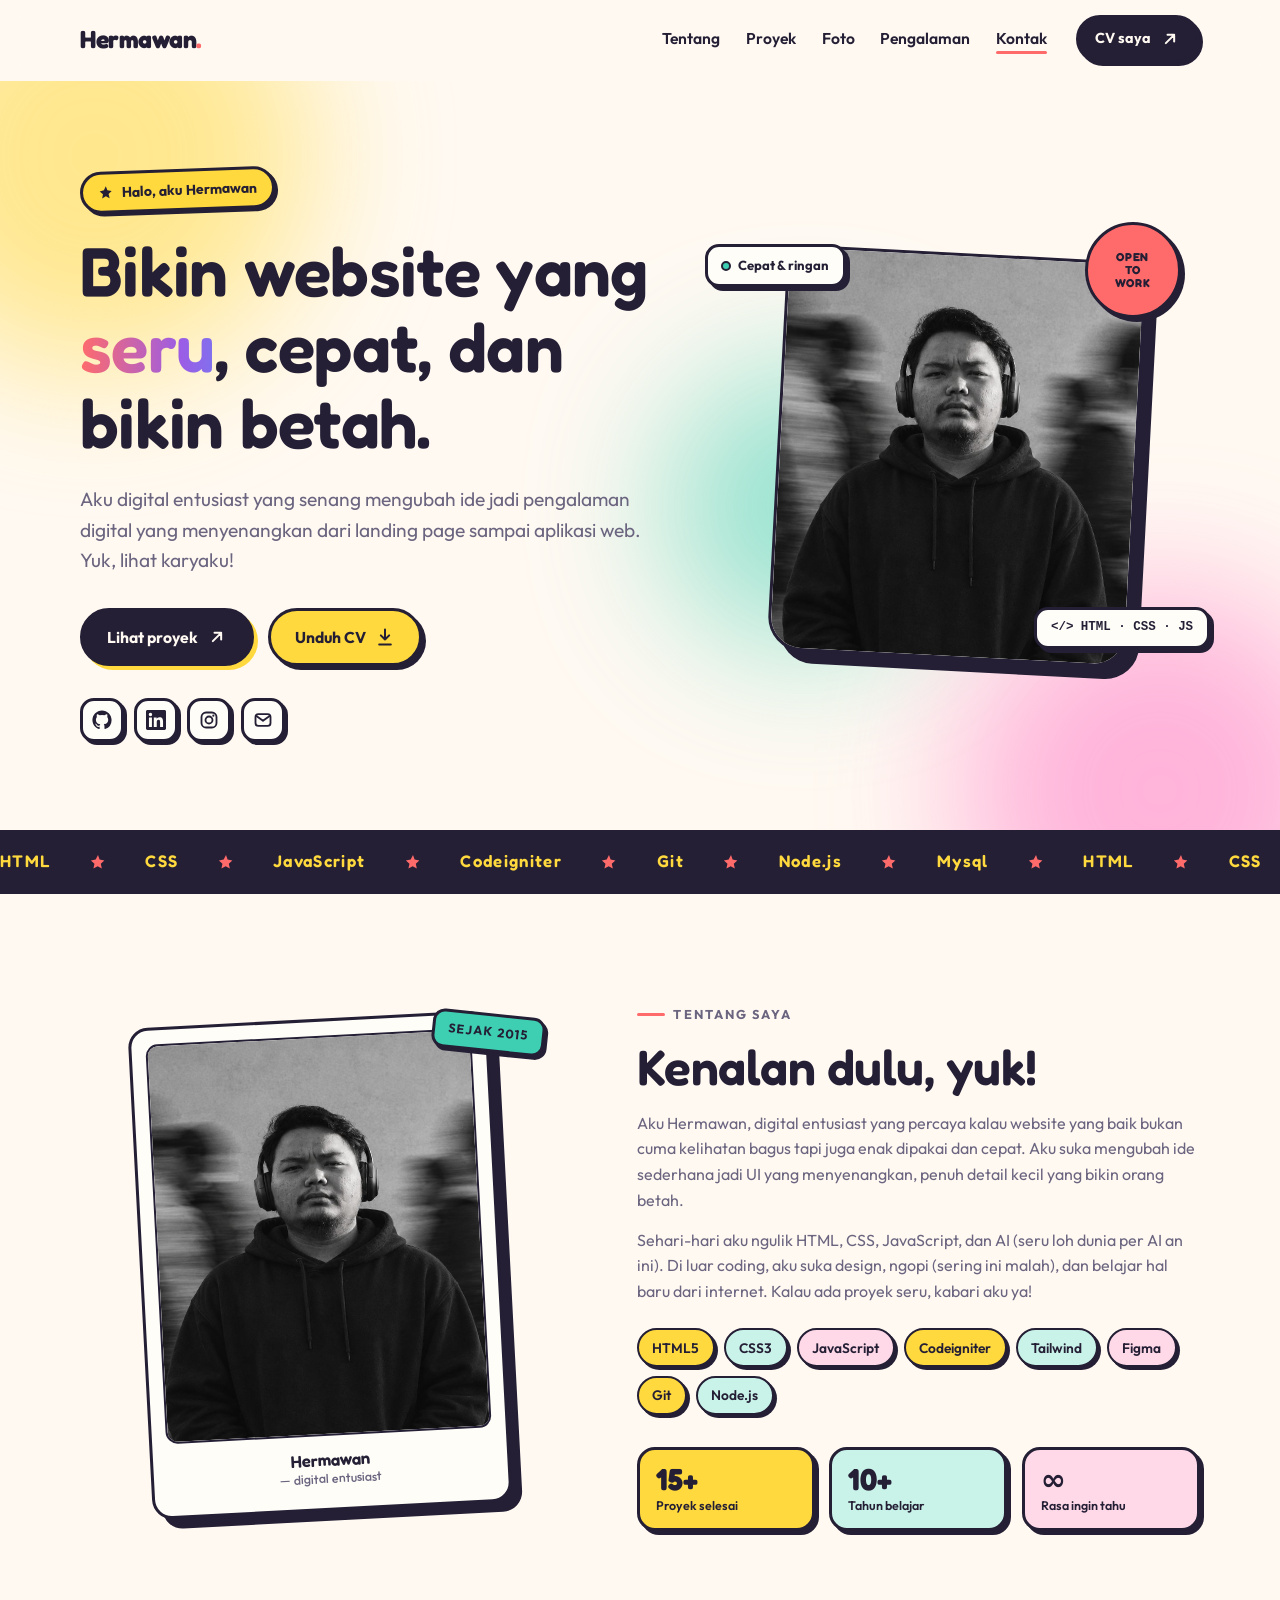
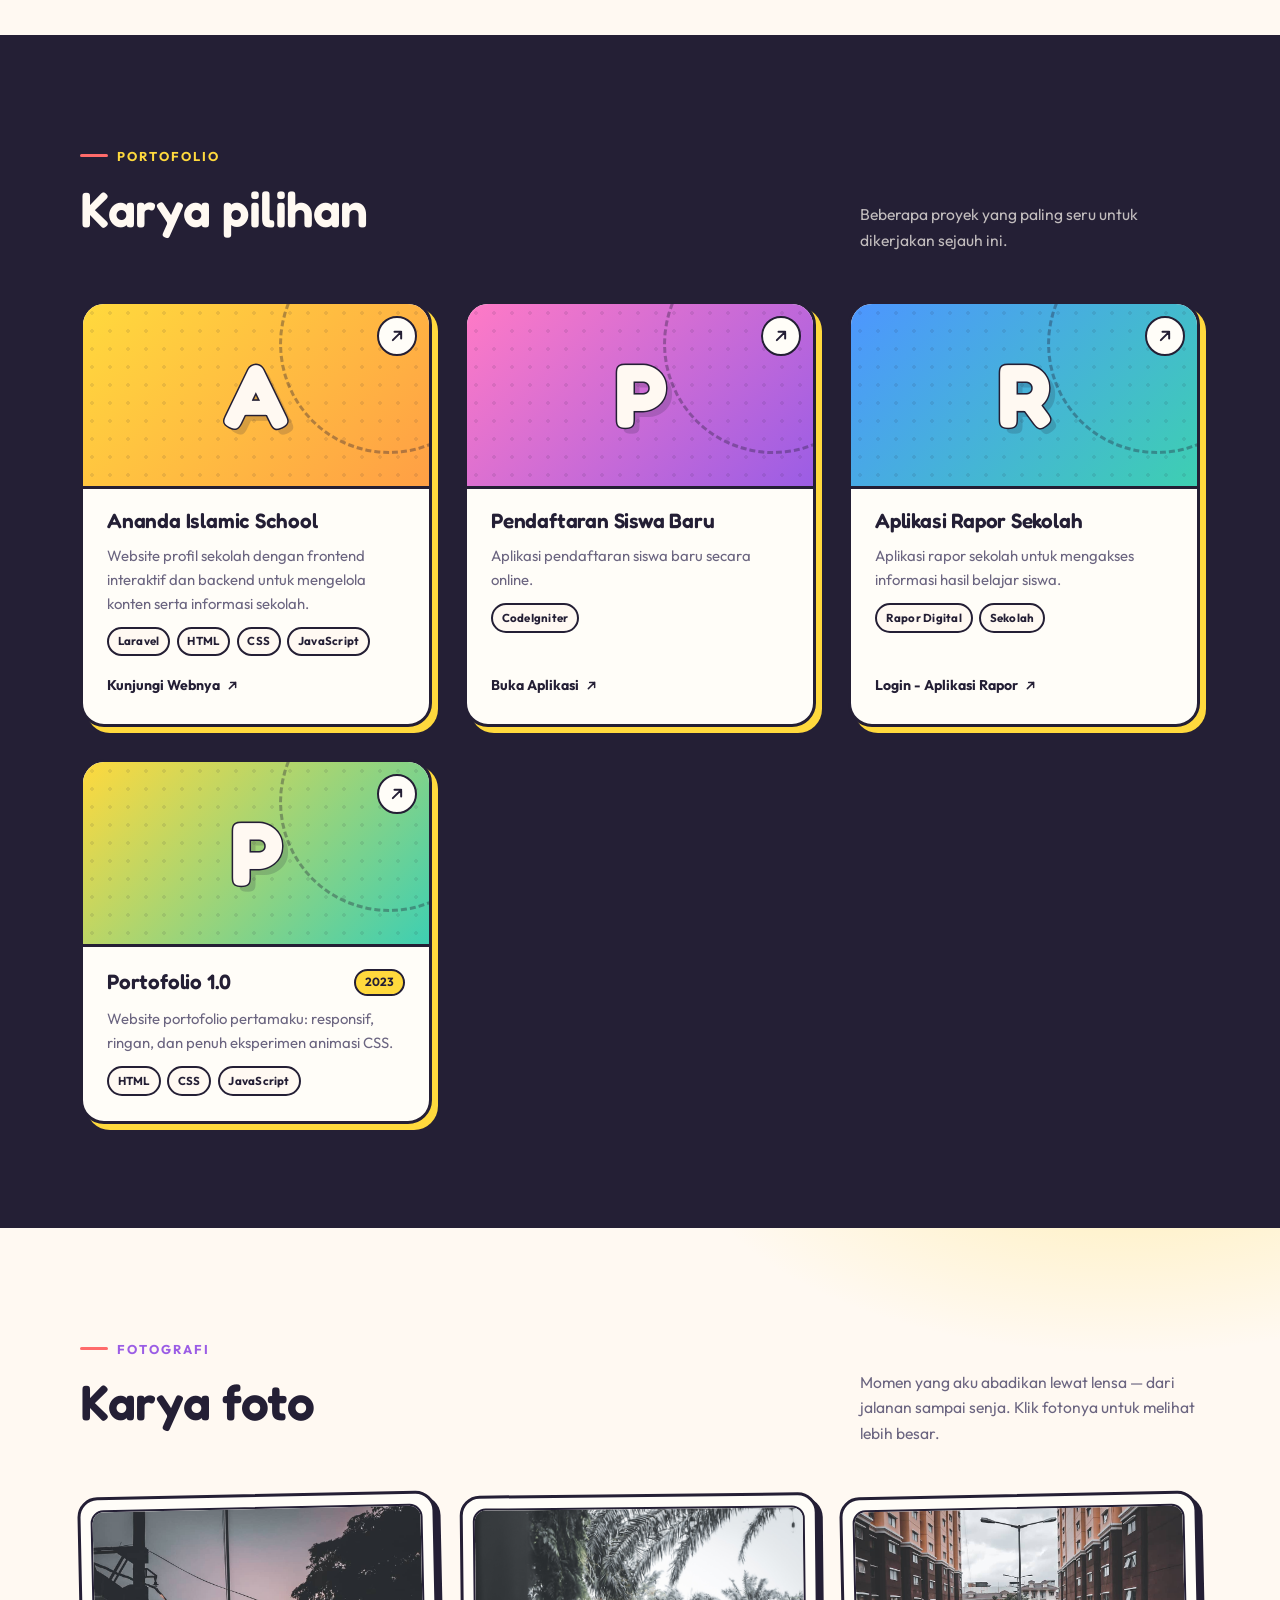
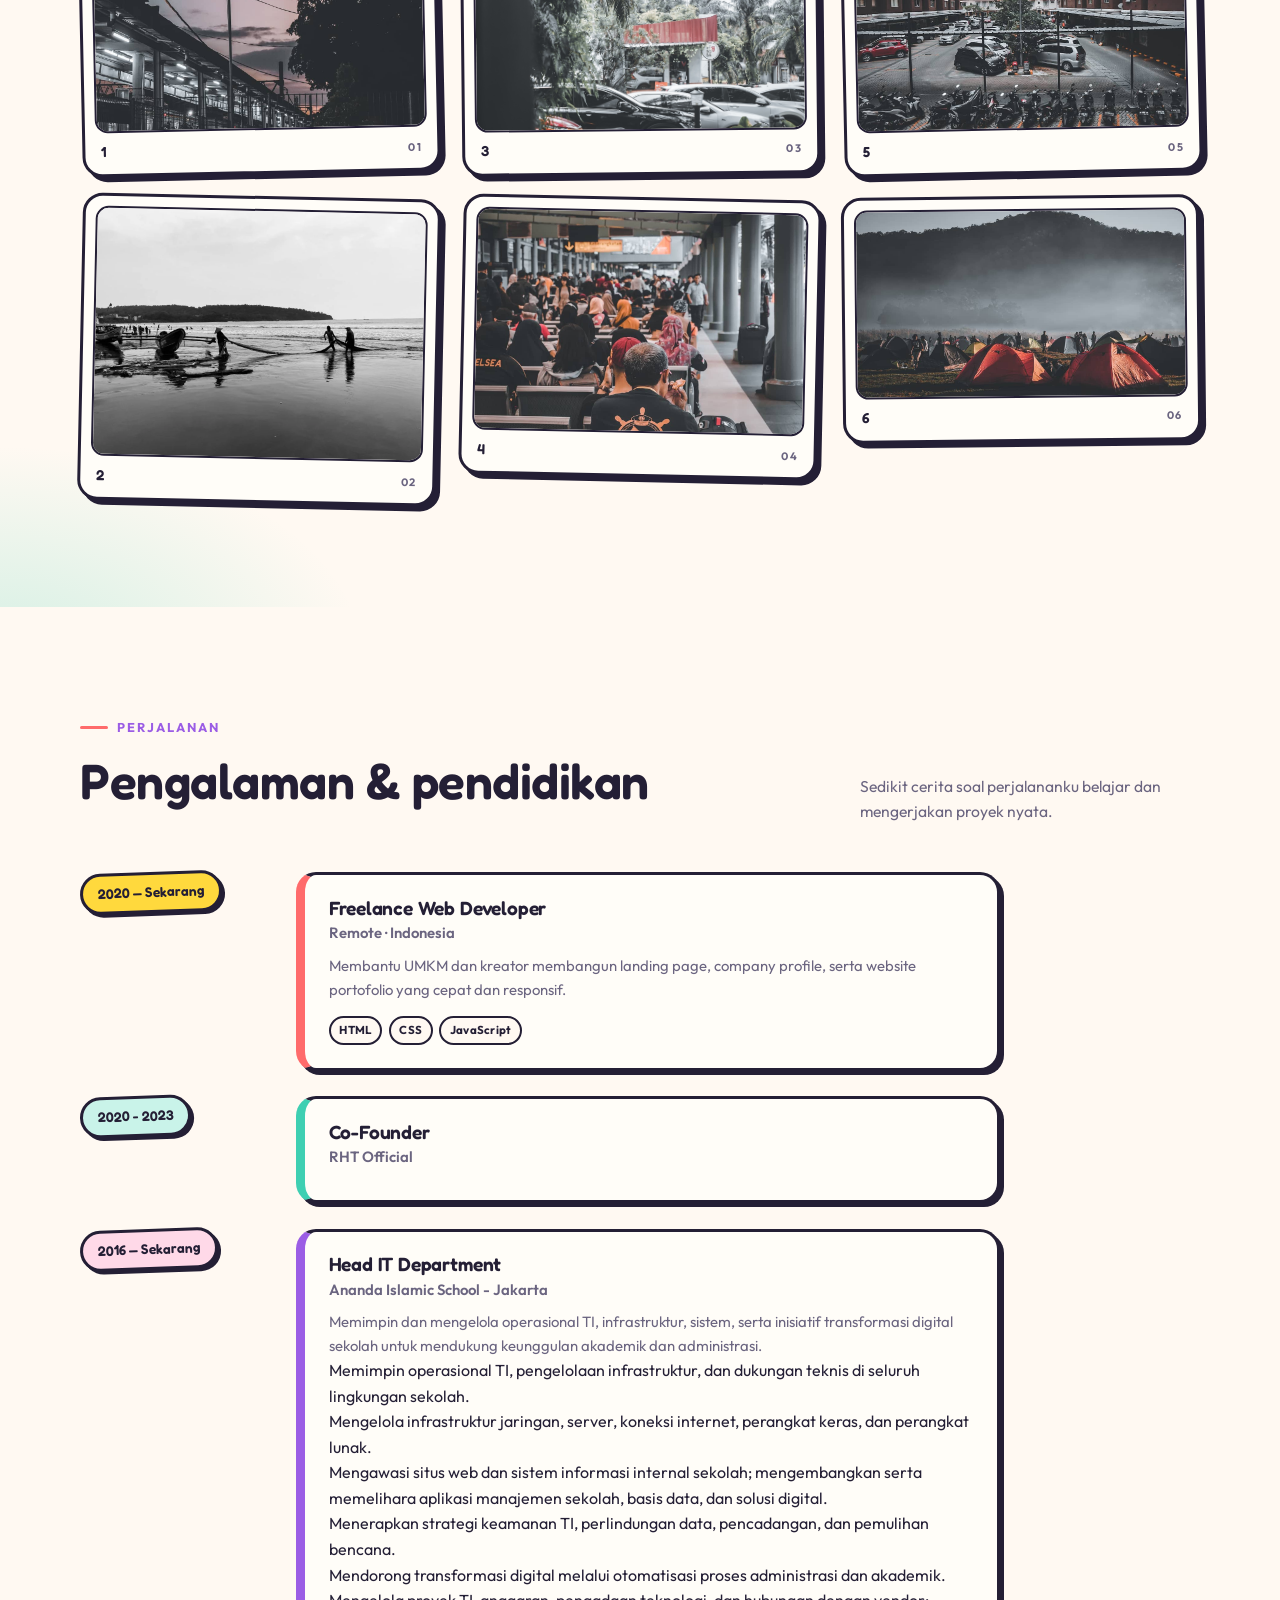
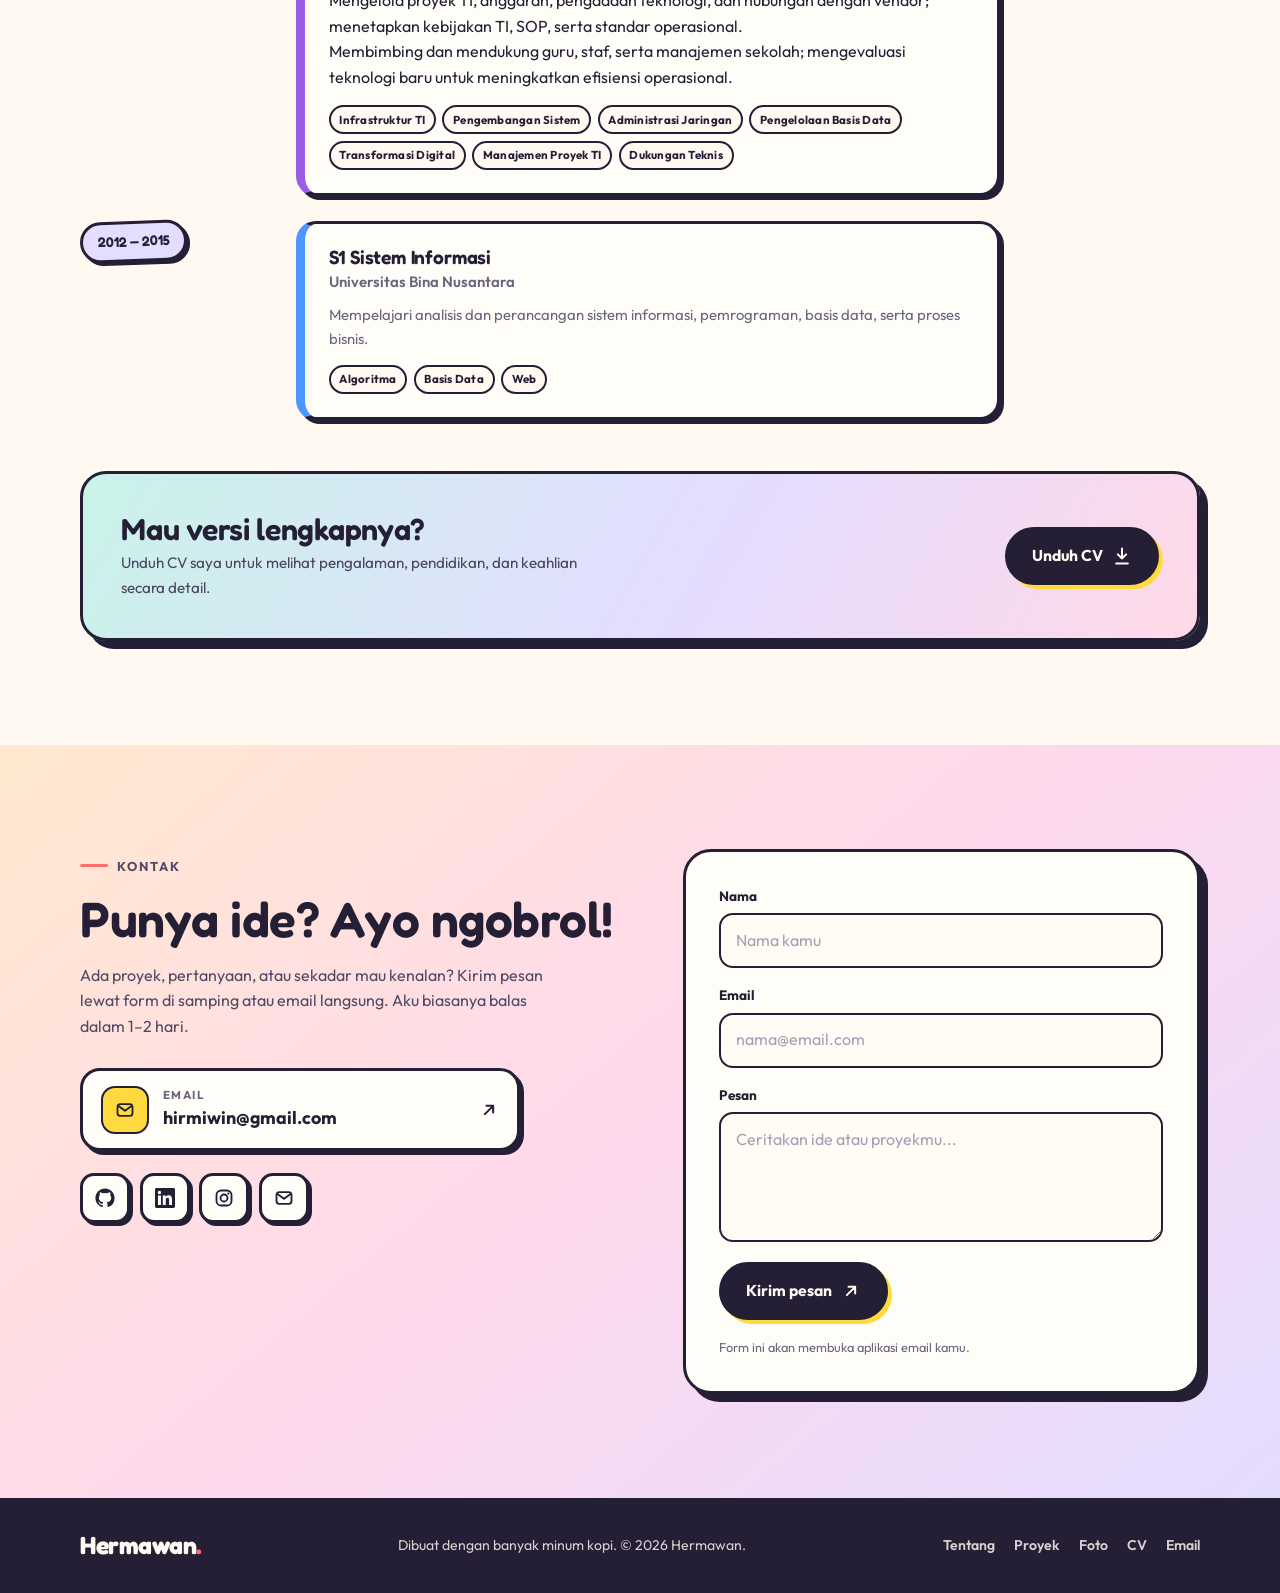
==== commit 5d2261a6: "fix: refine text for clarity and readability in index.html" ====
--- a/index.html
+++ b/index.html
@@ -75,7 +75,7 @@
 
           <p class="lead">
             Aku digital entusiast yang senang mengubah ide jadi pengalaman digital yang
-            menyenangkan — dari landing page sampai aplikasi web. Yuk, lihat karyaku!
+            menyenangkan dari landing page sampai aplikasi web. Yuk, lihat karyaku!
           </p>
 
           <div class="hero__actions">
@@ -148,12 +148,12 @@
           <h2 class="section__title">Kenalan dulu, yuk!</h2>
           <p>
             Aku Hermawan, digital entusiast yang percaya kalau website yang baik bukan cuma
-            kelihatan bagus — tapi juga enak dipakai dan cepat. Aku suka mengubah ide
-            sederhana jadi antarmuka yang hidup, penuh detail kecil yang bikin orang betah.
+            kelihatan bagus tapi juga enak dipakai dan cepat. Aku suka mengubah ide
+            sederhana jadi UI yang menyenangkan, penuh detail kecil yang bikin orang betah.
           </p>
           <p>
-            Sehari-hari aku ngulik HTML, CSS, JavaScript, dan sedikit Codeigniter. Di luar coding,
-            aku suka desain, ngopi, dan belajar hal baru dari internet. Kalau ada proyek seru,
+            Sehari-hari aku ngulik HTML, CSS, JavaScript, dan AI (seru loh dunia per AI an ini). Di luar coding,
+            aku suka design, ngopi (sering ini malah), dan belajar hal baru dari internet. Kalau ada proyek seru,
             kabari aku ya!
           </p>
 
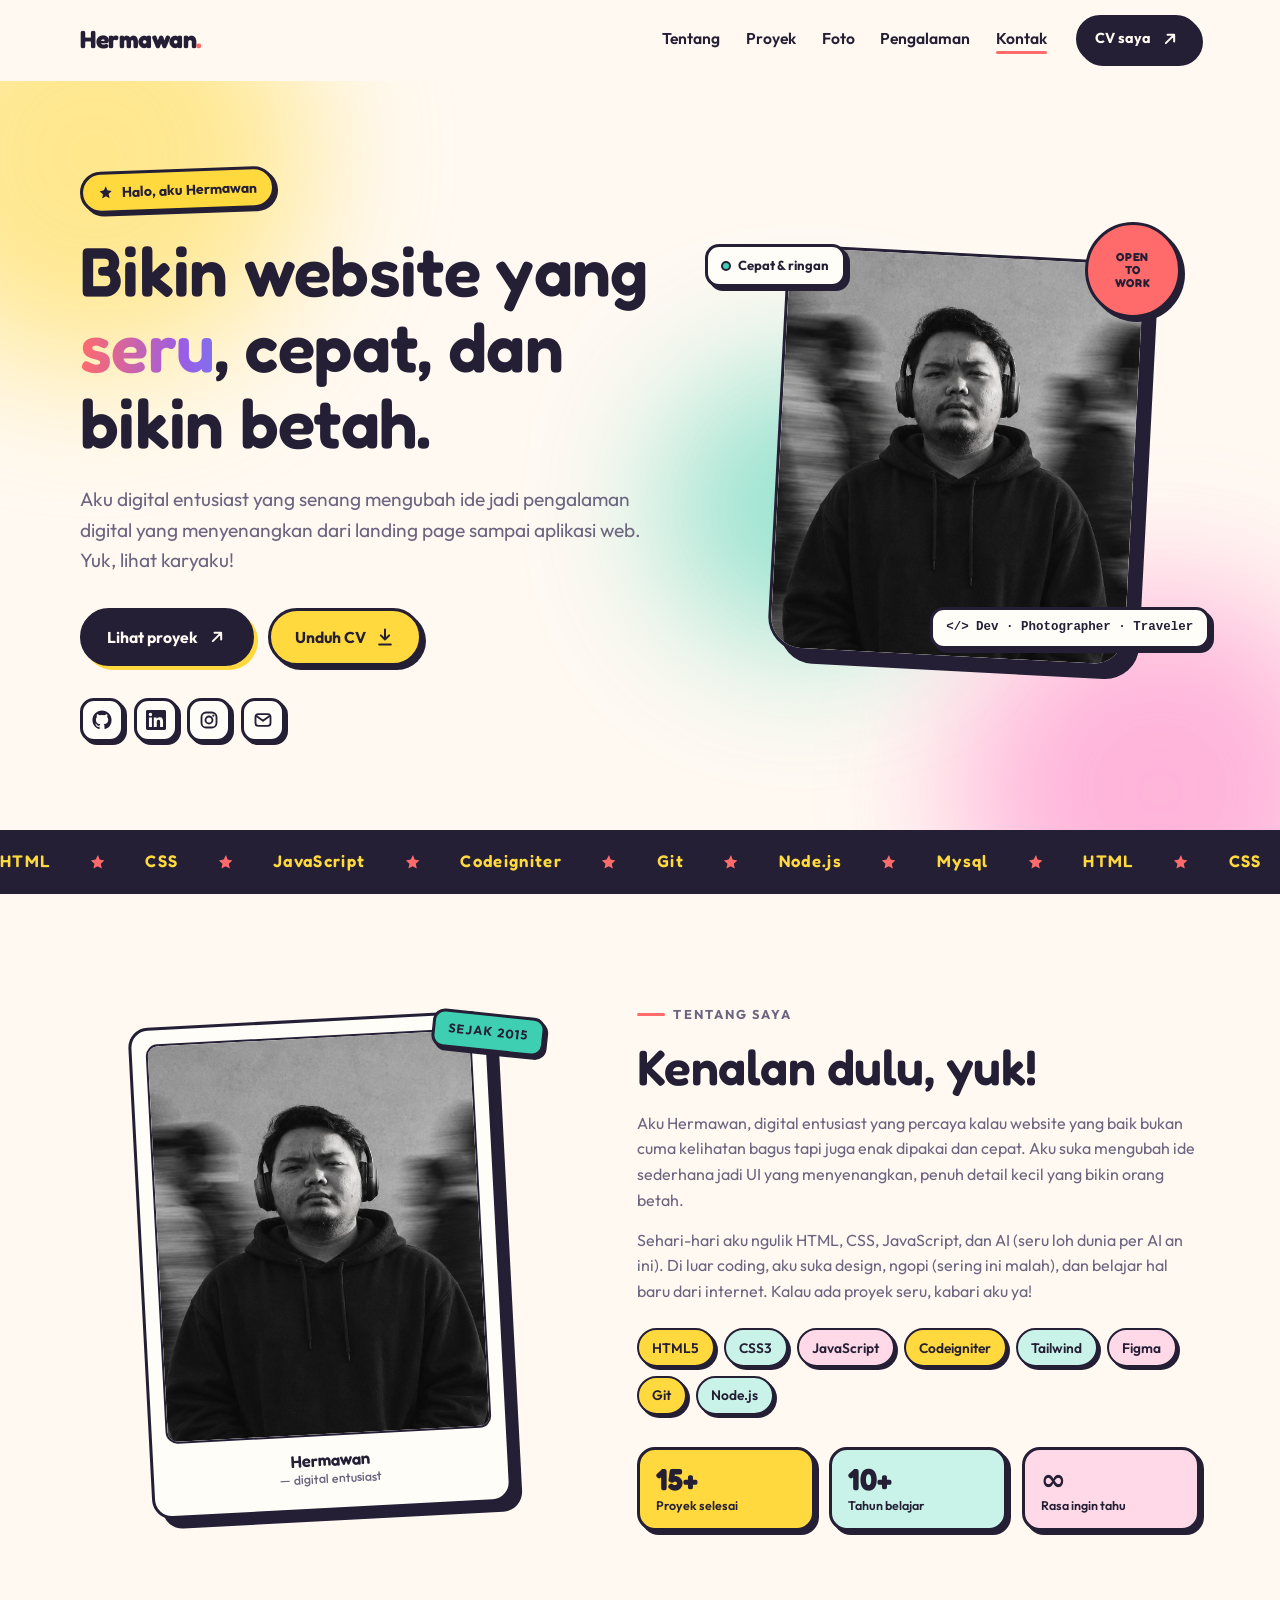
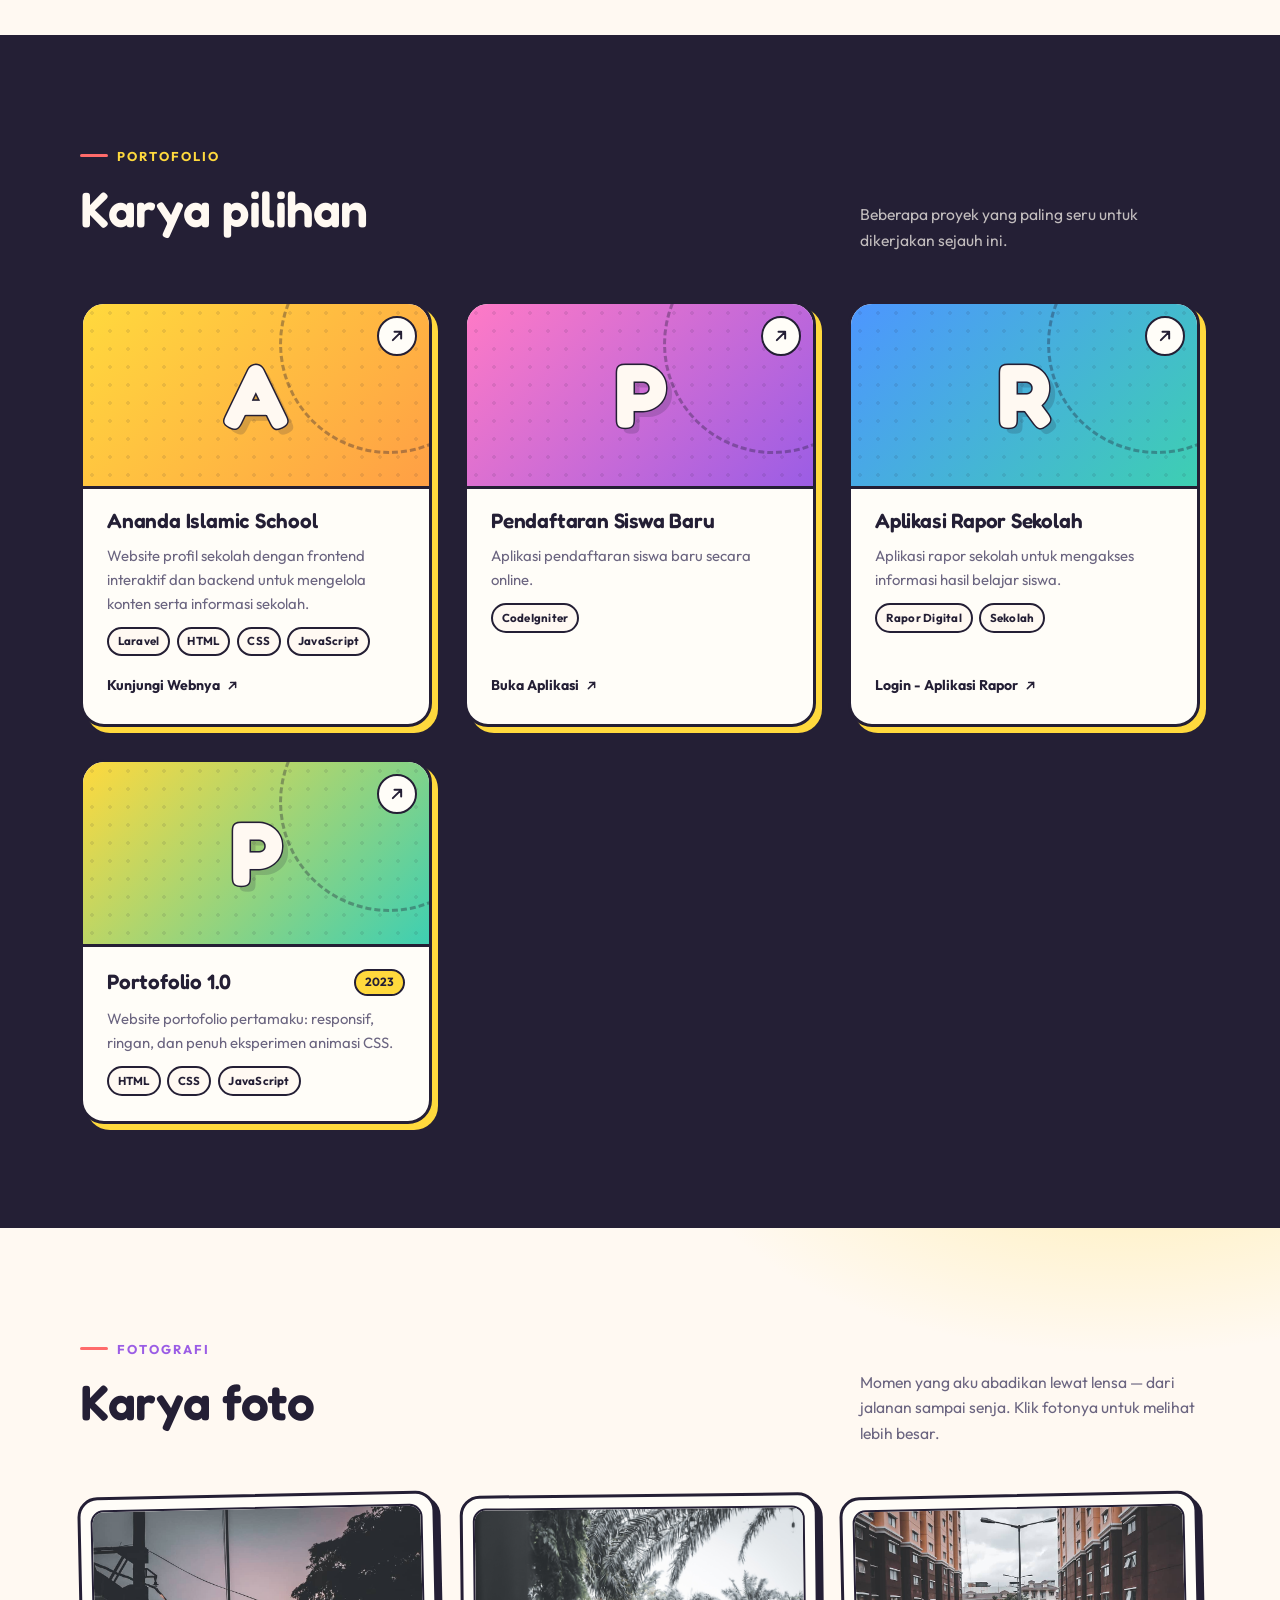
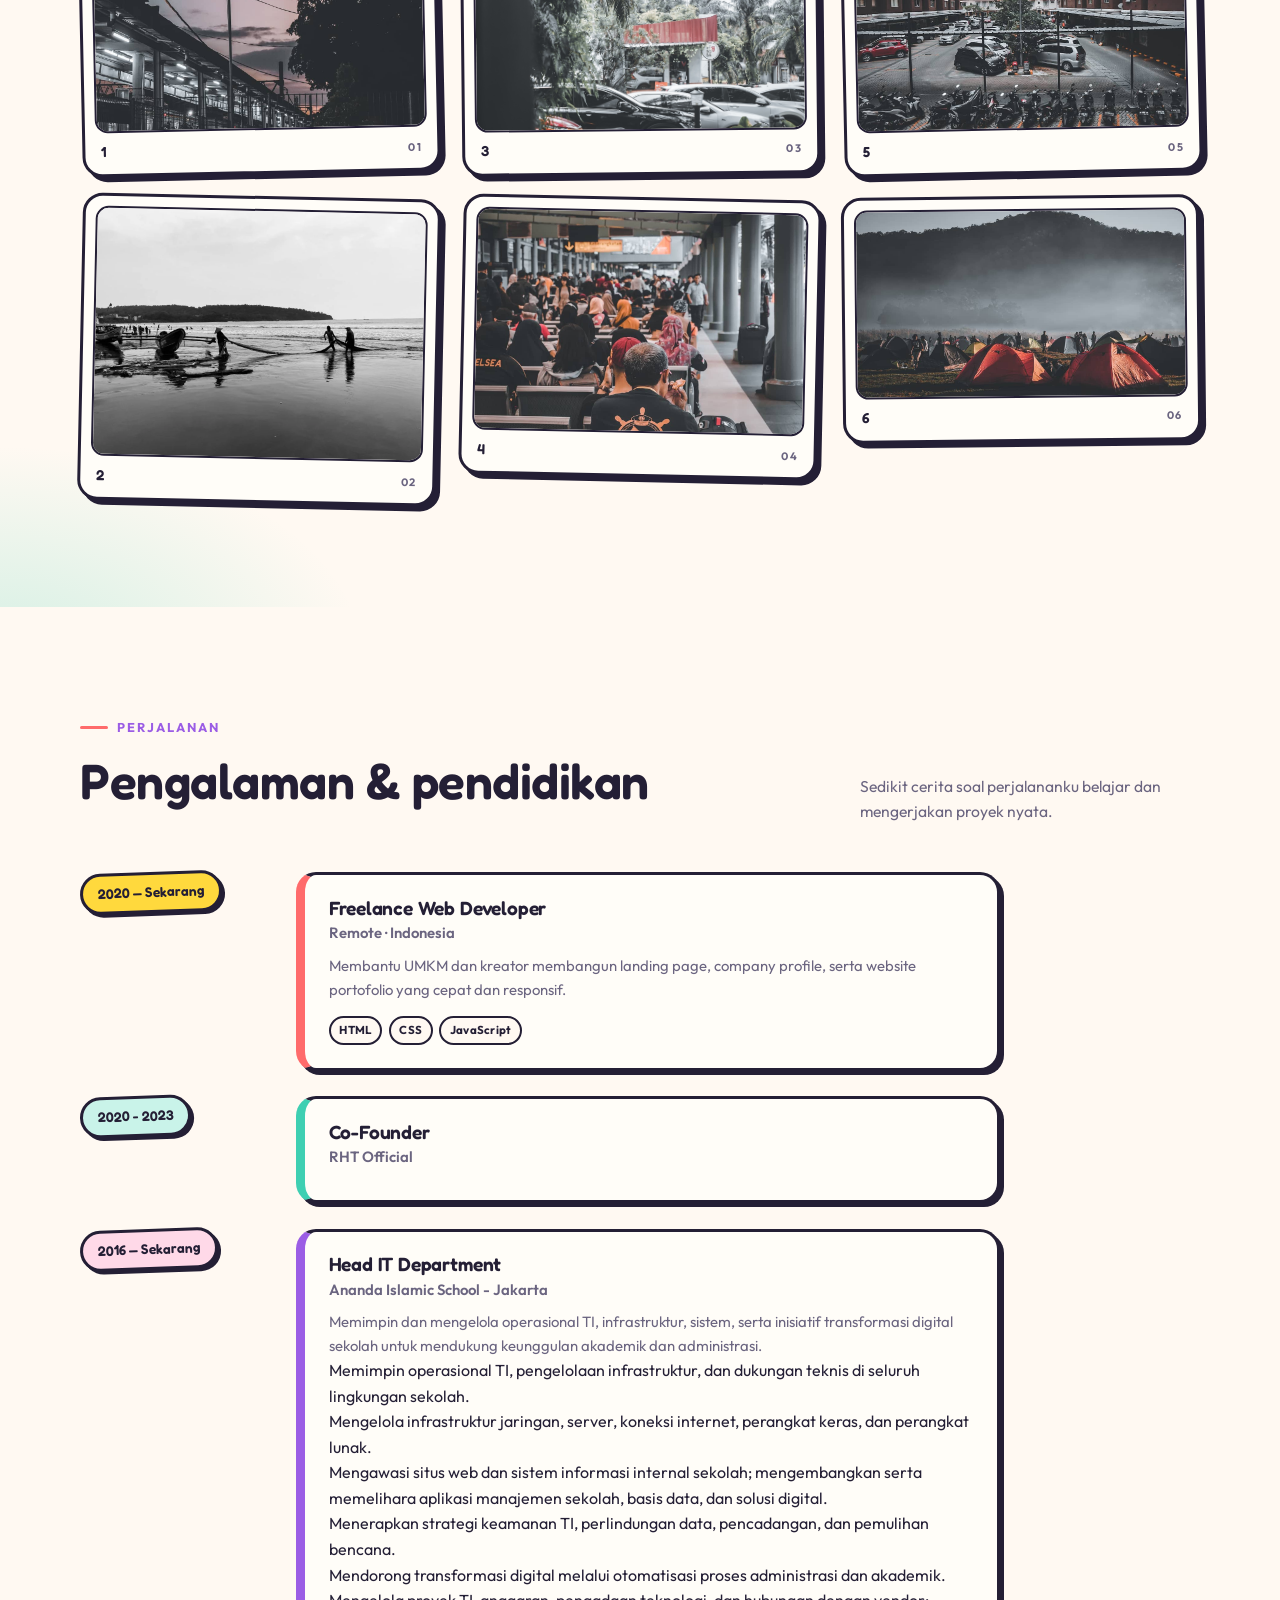
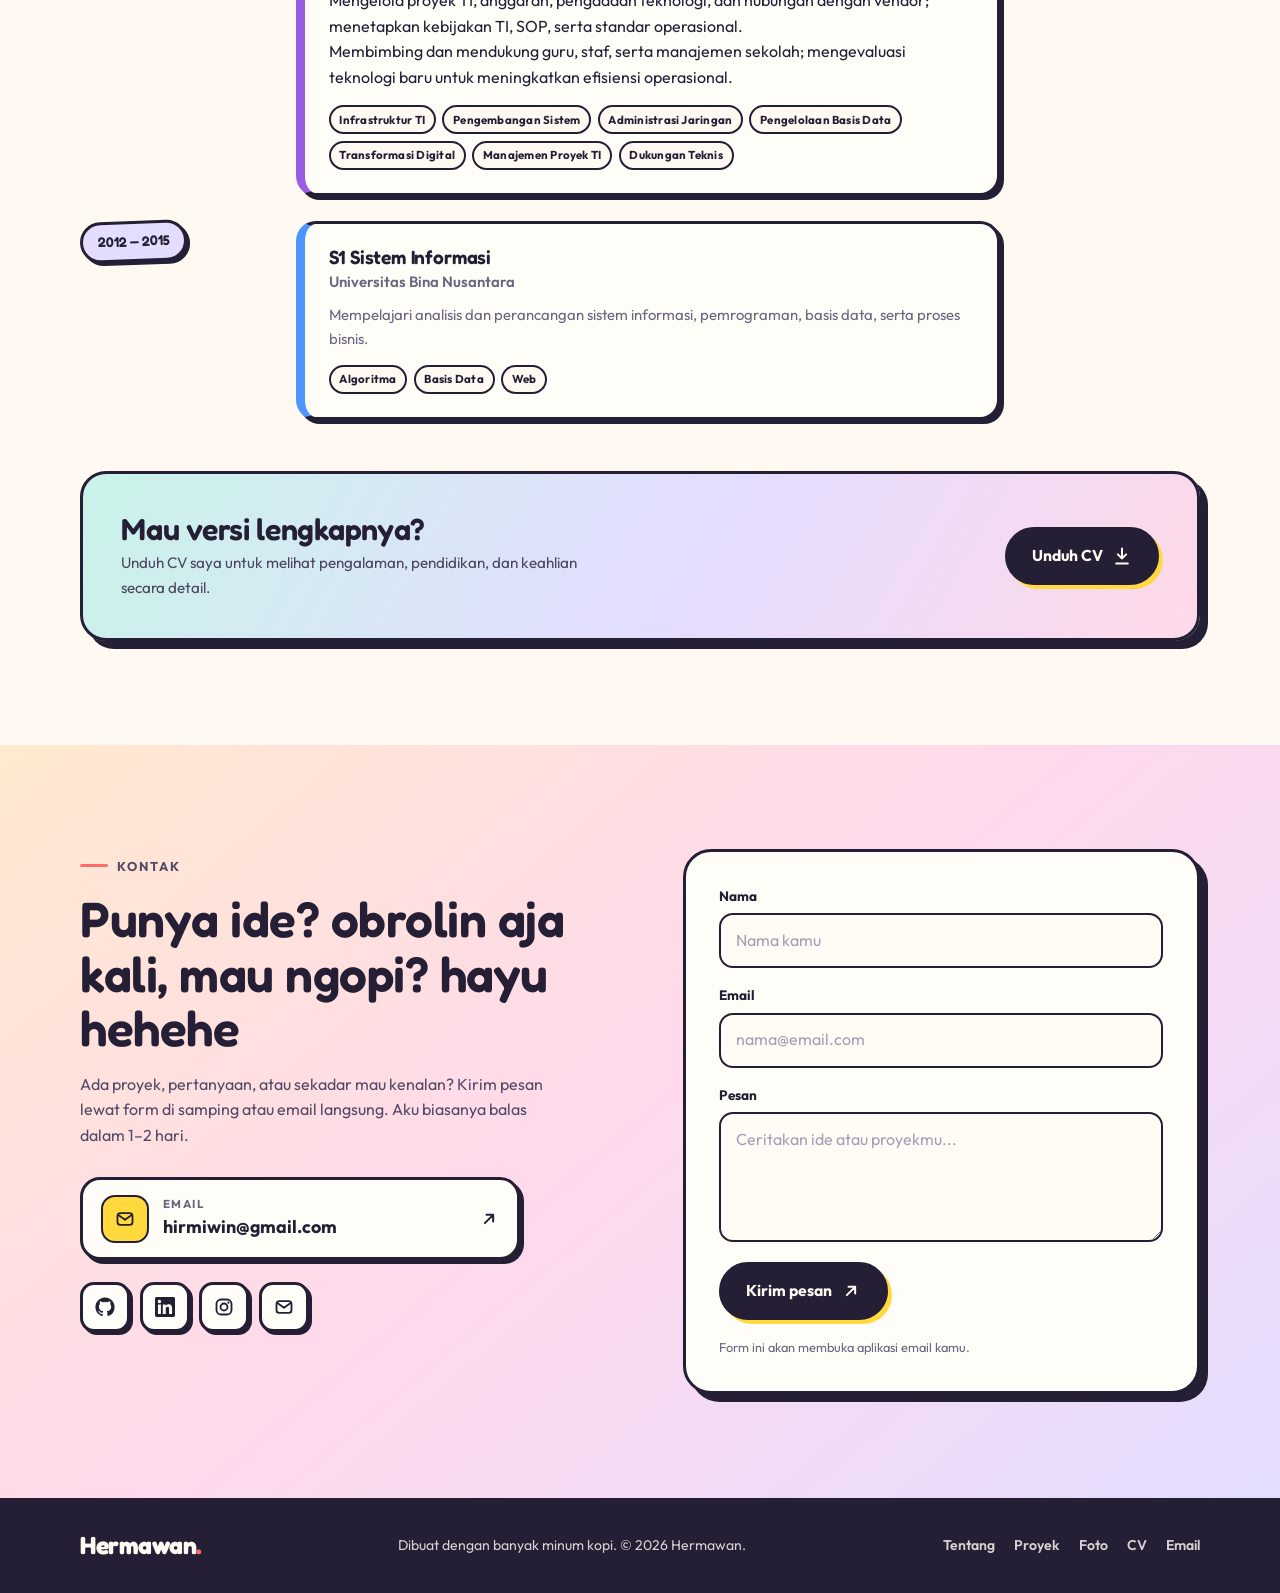
==== commit 5367e04e: "feat: update skill description and enhance contact section text in index.html" ====
--- a/index.html
+++ b/index.html
@@ -103,7 +103,7 @@
             <img src="assets/img/hermawan.jpg" alt="Ilustrasi karakter Hirmi" width="400" height="400">
           </div>
           <div class="float-card float-card--skill"><span class="dot"></span> Cepat &amp; ringan</div>
-          <div class="float-card float-card--code">&lt;/&gt; HTML · CSS · JS</div>
+          <div class="float-card float-card--code">&lt;/&gt; Dev · Photographer · Traveler</div>
           <div class="badge-open">OPEN<br>TO<br>WORK</div>
         </div>
       </div>
@@ -255,12 +255,6 @@
       </div>
     </section>
 
-    <!-- PHOTOS
-         Cara menambah foto:
-         1. Taruh file foto di assets/img/photos/ (contoh: foto-1.jpg, foto-2.jpg, ...)
-         2. Daftarkan nama filenya di assets/img/photos/manifest.json
-         3. Galeri di bawah akan terisi otomatis.
-    -->
     <section class="section section--photos" id="photos">
       <div class="container">
         <div class="section__head">
@@ -342,28 +336,6 @@
               <ul class="tags"><li>Infrastruktur TI</li><li>Pengembangan Sistem</li><li>Administrasi Jaringan</li><li>Pengelolaan Basis Data</li><li>Transformasi Digital</li><li>Manajemen Proyek TI</li><li>Dukungan Teknis</li></ul>
             </div>
           </article>
-          
-
-          <!-- <article class="timeline__item reveal">
-            <span class="timeline__year">2016</span>
-            <div class="timeline__card">
-              <h3>IT Management Support</h3>
-              <p class="timeline__place">Green View Citayam</p>
-              <p>Mengembangkan antarmuka website klien bersama tim desain, mulai dari wireframe sampai rilis.</p>
-              <ul class="tags"><li>React</li><li>Tailwind</li><li>Git</li></ul>
-            </div>
-          </article> -->
-
-          <!-- <article class="timeline__item reveal">
-            <span class="timeline__year">2016</span>
-            <div class="timeline__card">
-              <h3>Market Place Management Specialist</h3>
-              <p class="timeline__place">PT Sejuk Elektronik</p>
-              <p>Mengembangkan antarmuka website klien bersama tim desain, mulai dari wireframe sampai rilis.</p>
-              <ul class="tags"><li>React</li><li>Tailwind</li><li>Git</li></ul>
-            </div>
-          </article> -->
-
           <article class="timeline__item reveal">
             <span class="timeline__year">2012 — 2015</span>
             <div class="timeline__card">
@@ -374,15 +346,6 @@
             </div>
           </article>
 
-          <!-- <article class="timeline__item reveal">
-            <span class="timeline__year">2020 — 2021</span>
-            <div class="timeline__card">
-              <h3>Belajar Web Secara Otodidak</h3>
-              <p class="timeline__place">Kursus online &amp; dokumentasi</p>
-              <p>Mulai dari nol lewat HTML, CSS, dan JavaScript. Banyak eksperimen kecil yang jadi fondasi sampai sekarang.</p>
-              <ul class="tags"><li>HTML</li><li>CSS</li><li>JavaScript</li></ul>
-            </div>
-          </article> -->
         </div>
 
         <div class="cta-banner reveal">
@@ -403,7 +366,7 @@
       <div class="container contact__grid">
         <div class="contact__intro reveal">
           <p class="kicker">Kontak</p>
-          <h2 class="section__title">Punya ide? Ayo ngobrol!</h2>
+          <h2 class="section__title">Punya ide? obrolin aja kali, mau ngopi? hayu hehehe</h2>
           <p>
             Ada proyek, pertanyaan, atau sekadar mau kenalan? Kirim pesan lewat form di samping
             atau email langsung. Aku biasanya balas dalam 1–2 hari.
